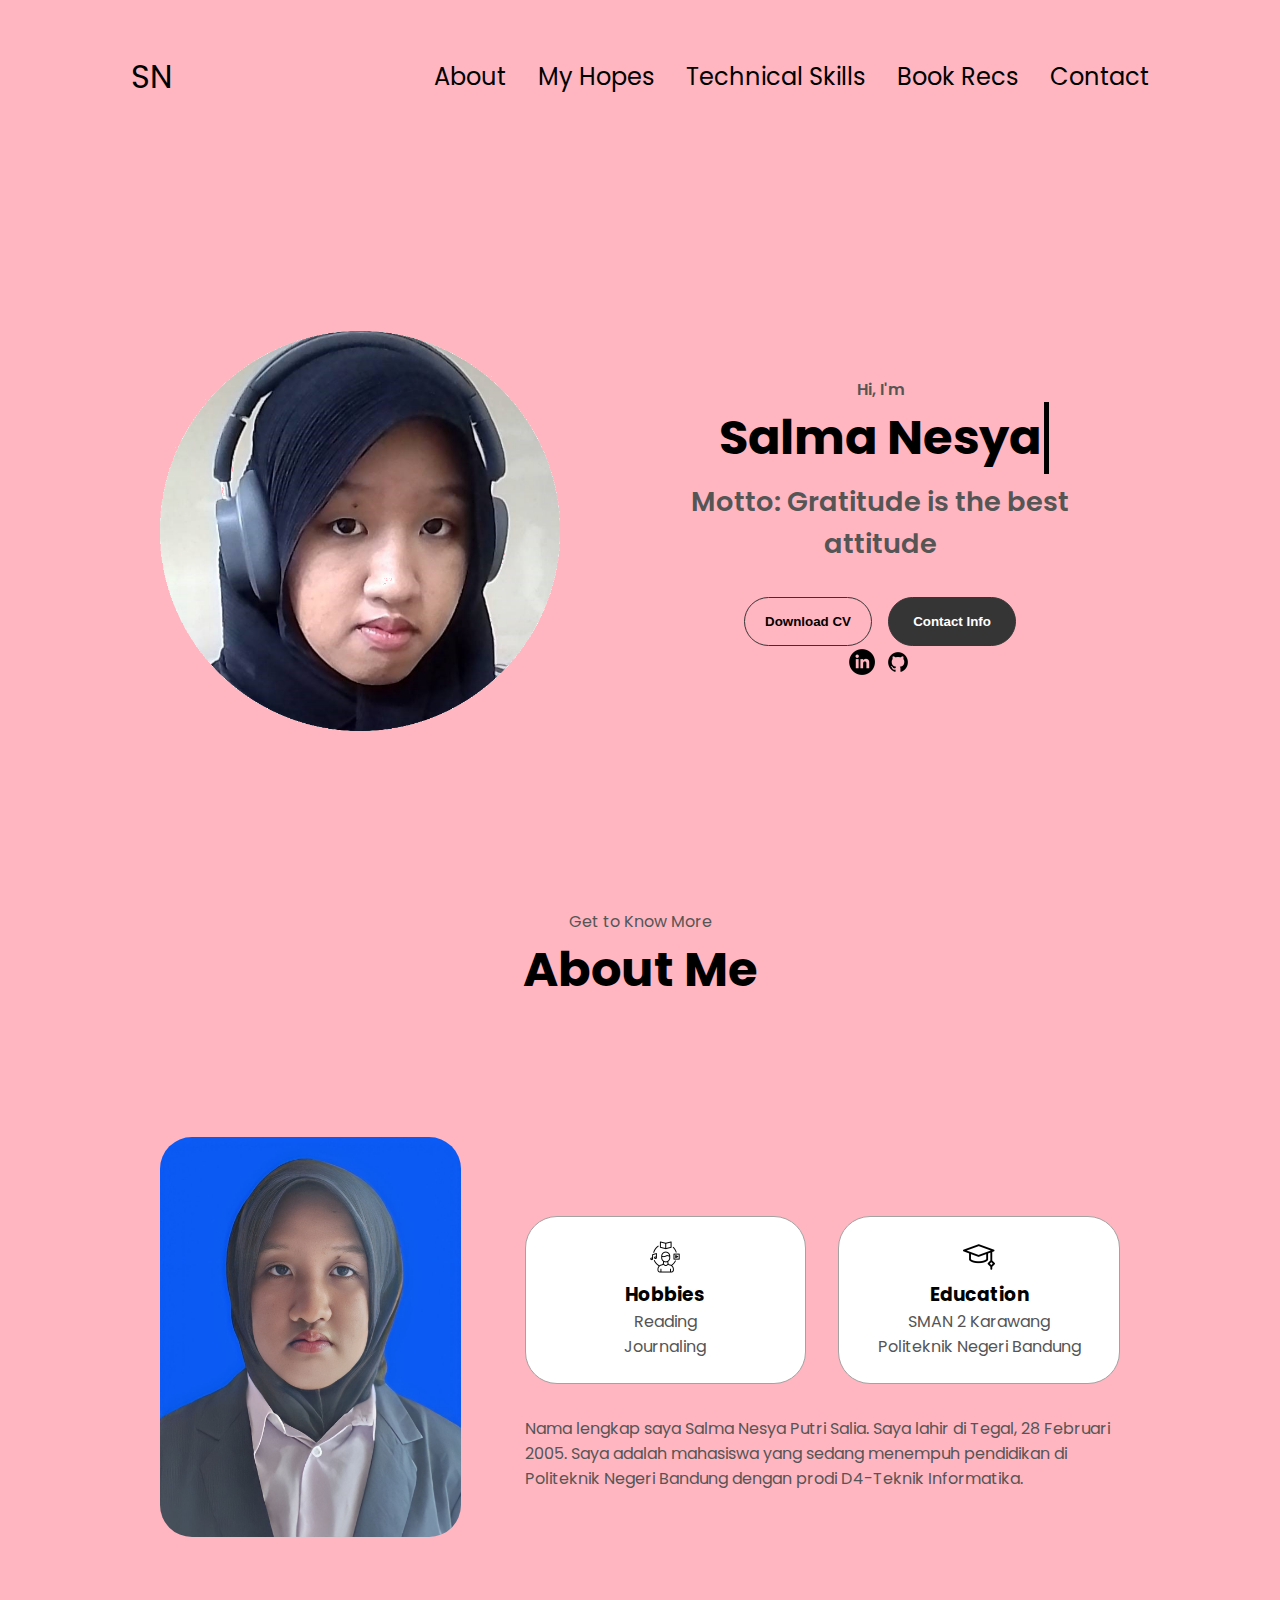
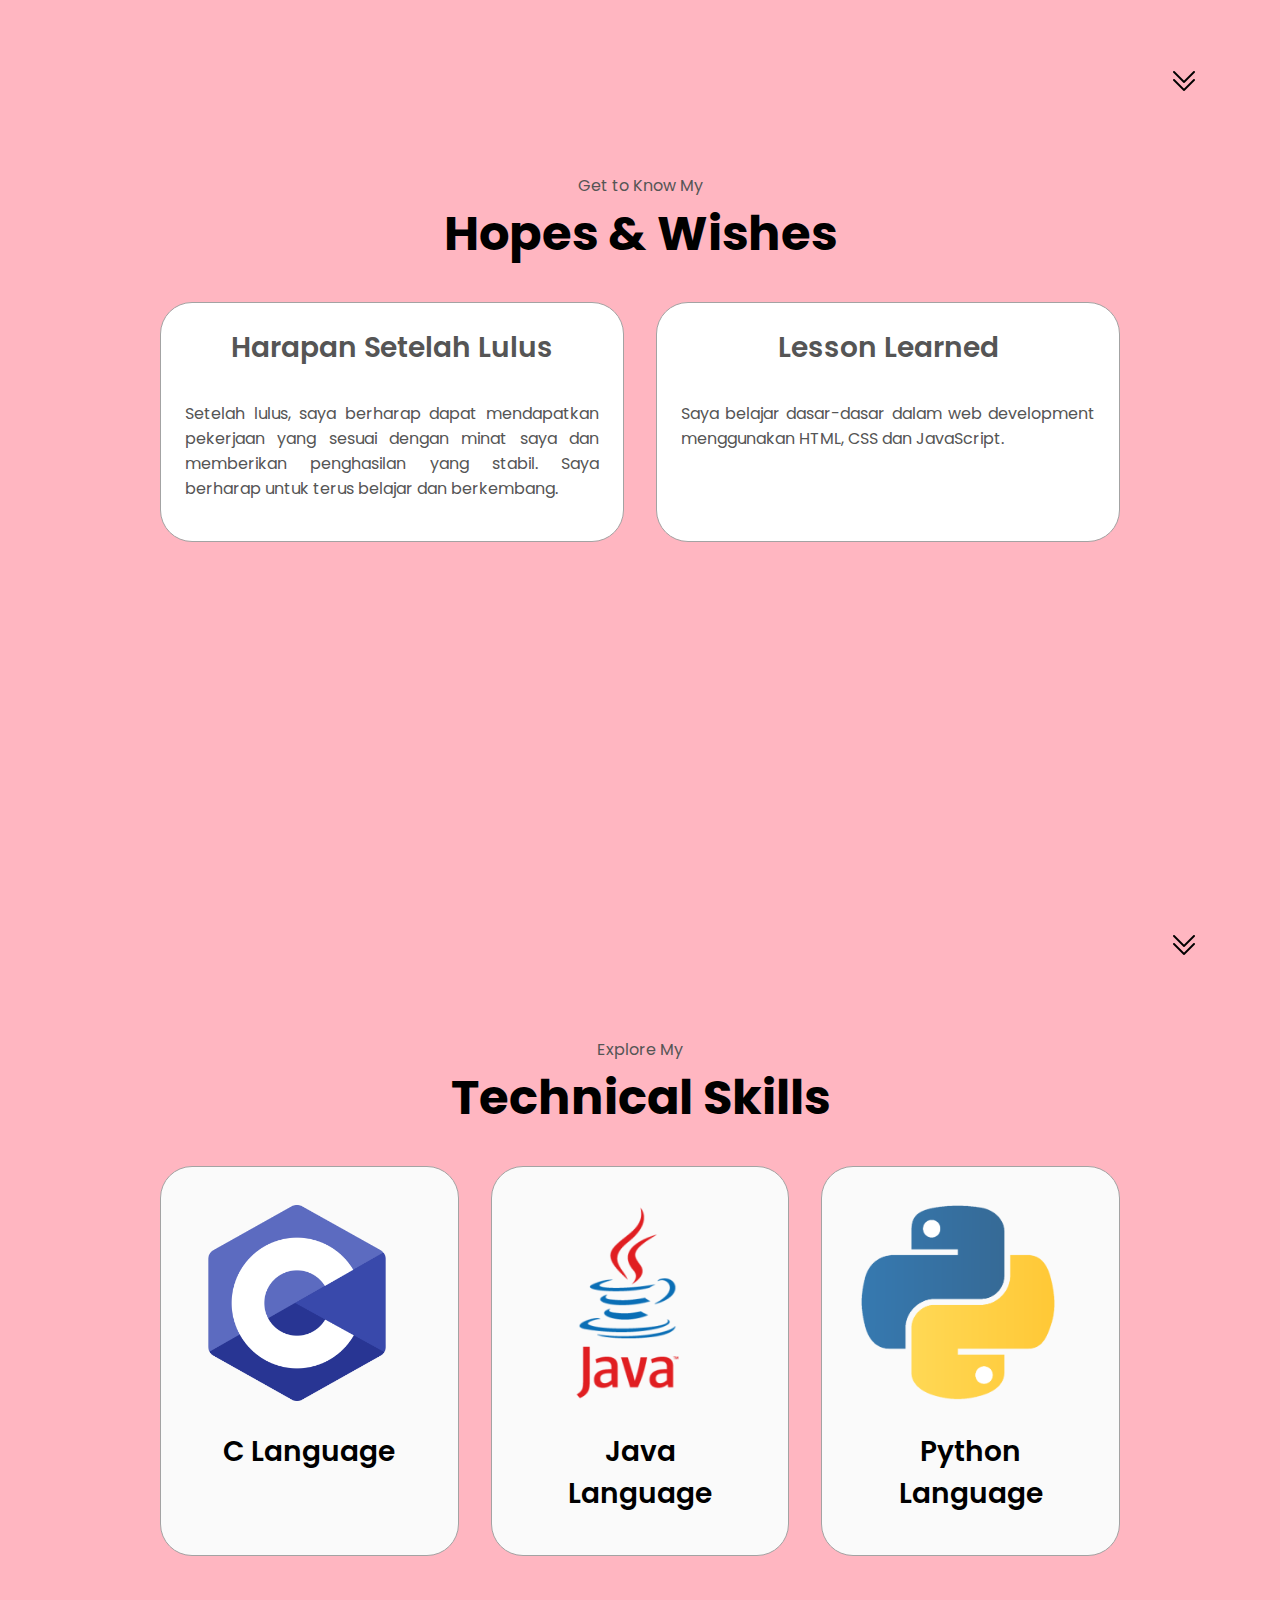
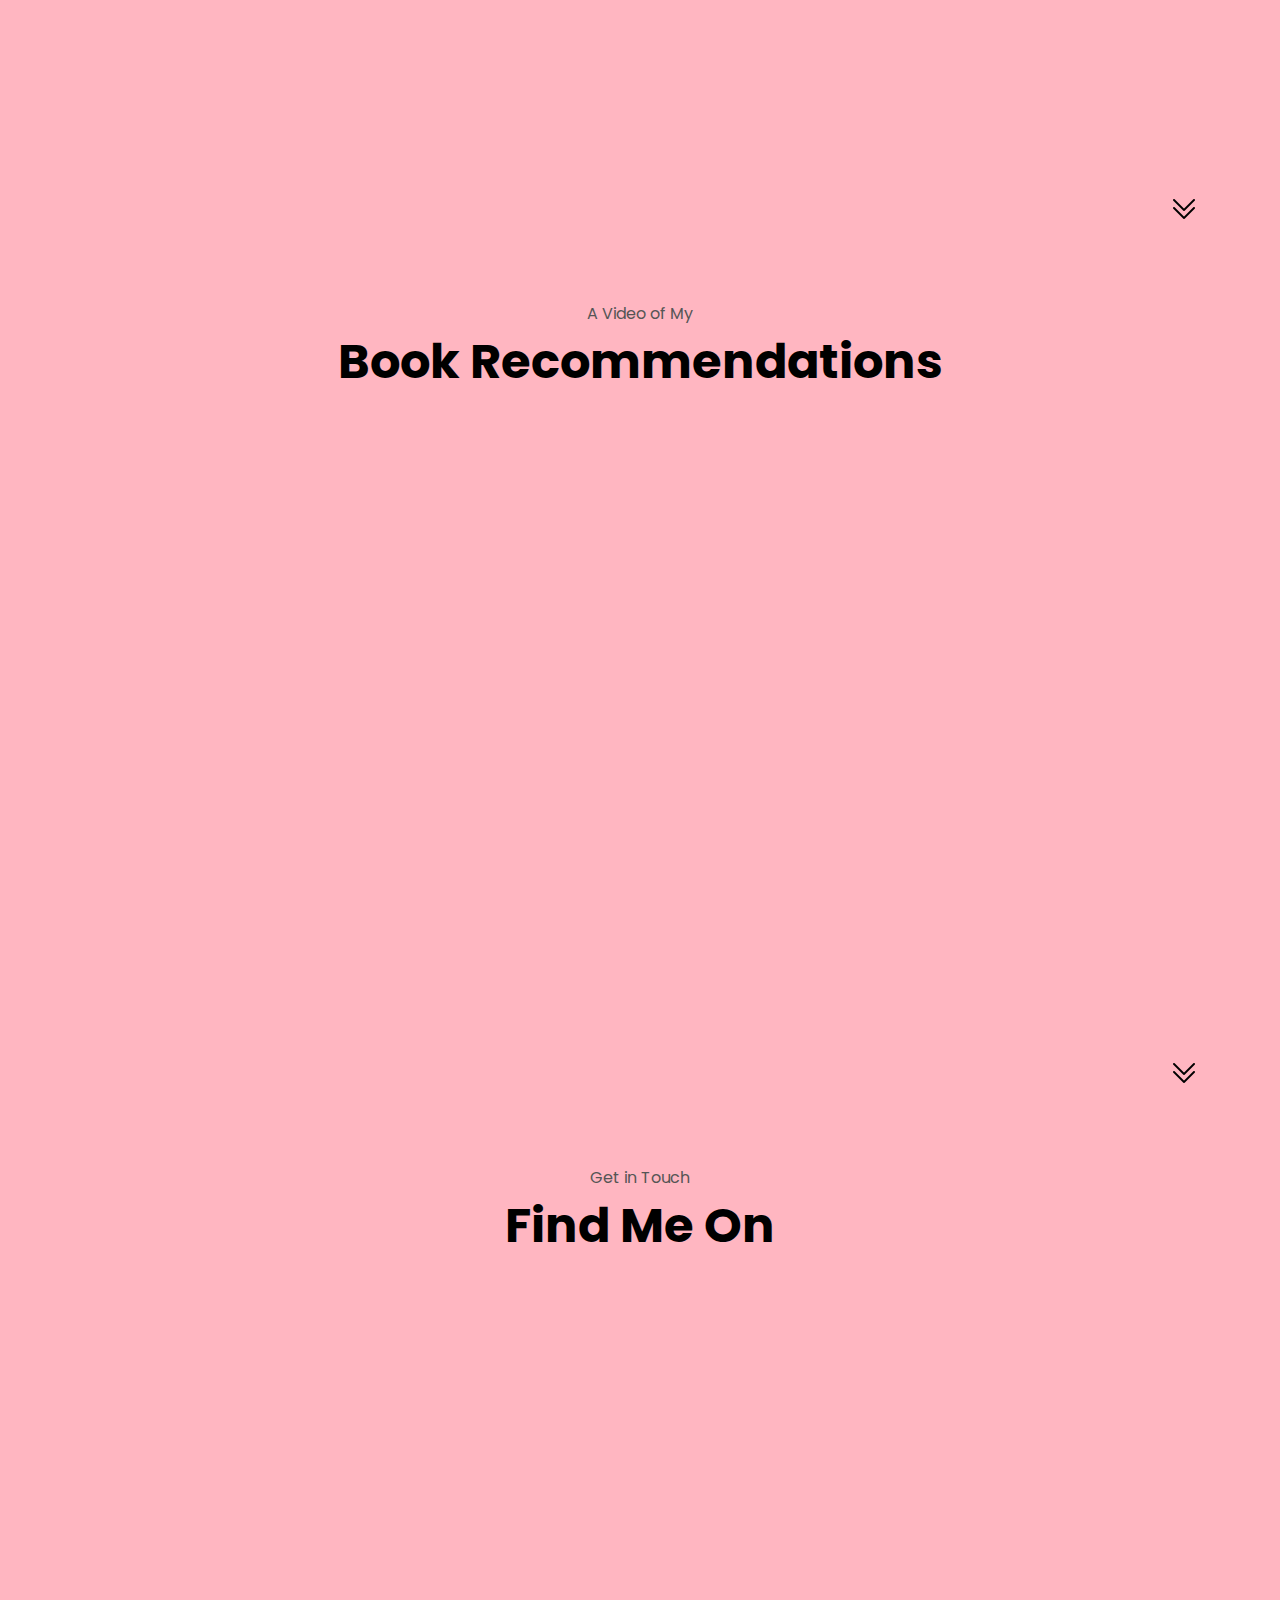
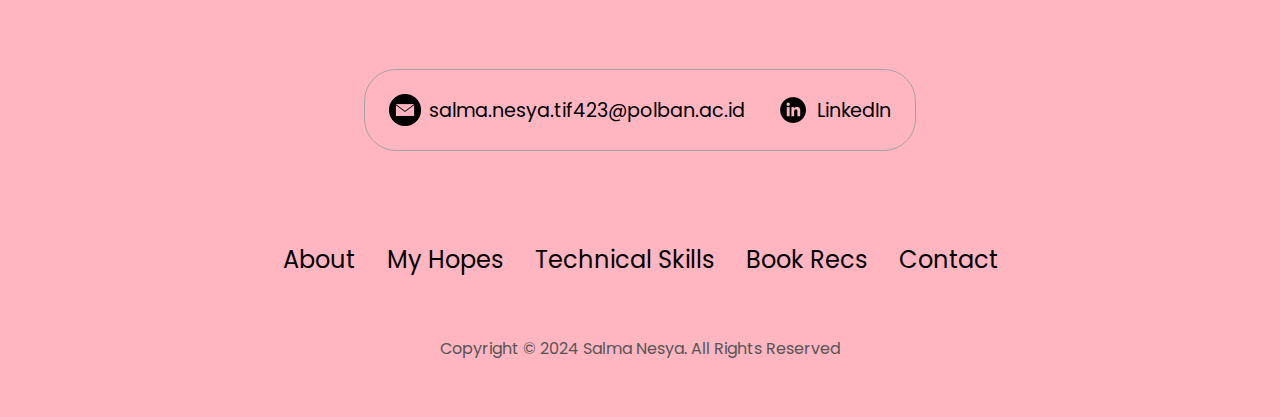
==== index.html @ 900bebb3 "Add files via upload" ====
<!DOCTYPE html>
<html lang="en">
<head>
    <meta charset="UTF-8">
    <meta http-equiv="X-UA-Compatible" content="IE=edge">
    <meta name="viewport" content="width=device-width, initial-scale=1.0">
    <title>My Bio</title>
    <link rel="stylesheet" href="css/style.css">
    <link rel="stylesheet" href="css/mediaqueries.css">
</head>
<body>
    <nav id="desktop-nav">
        <div class="logo">SN</div>
        <div>
            <ul class="nav-links">
                <li><a href="#about">About</a></li>
                <li><a href="#myhopes">My Hopes</a></li>
                <li><a href="#technicalskills">Technical Skills</a></li>
                <li><a href="#bookrecs">Book Recs</a></li>
                <li><a href="#contact">Contact</a></li>
            </ul>
        </div>
    </nav>
    <nav id="hamburger-nav">
        <div class="logo">SN</div>
        <div class="hamburger-menu">
            <div class="hamburger-icon" onclick="toggleMenu()">
                <span></span>
                <span></span>
                <span></span>

            </div>
            <div class="menu-links">
                <li><a href="#about" onclick="toggleMenu()">About</a></li>
                <li><a href="#myhopes" onclick="toggleMenu()">My Hopes</a></li>
                <li><a href="#technicalskills" onclick="toggleMenu()">Technical Skills</a></li>
                <li><a href="#bookrecs" onclick="toggleMenu()">Book Recs</a></li>
                <li><a href="#contact" onclick="toggleMenu()">Contact</a></li>
            </div>
        </div>
    </nav>
    <section id="profile">
        <div class="section__pic-container">
            <img src="./image/circleme-modified.png" alt = "Nesya's profile">
        </div>
        <div class="section__text">
            <p class="section__text__p1">Hi, I'm</p>
            <div class="title-container">
            <h1 class="title-type">Salma Nesya</h1>
            </div>
            <p class="section__text__p2">Motto: Gratitude is the best attitude</p>
            <div class="btn-container">
                <button 
                class="btn btn-color-2" 
                onClick="window.open('./asset/template.pdf')"
            >Download CV
            </button>
            <button 
            class="btn btn-color-1" 
            onClick="location.href='./#contact'"
            >Contact Info
            </button>
            </div>
            <div id="socials-container">
                <img src="./image/linkedin.png" alt="My Linkedin profile"
                class="icon" onclick="location.href='https://www.linkedin.com/in/raineinmay-undefined-9454992a7/'">
                <img src="./image/github.png" alt="My GitHub profile"
                class="icon" onclick="location.href='https://github.com/sslmnsy'">
            </div>
        </div>
    </section>
    <section id="about">
        <p class="section__text__p1">Get to Know More</p>
        <h1 class="title">About Me</h1>
        <div class="section-container">
            <div class="section__pic-container">
                <img src="./image/salma.jpg" alt="Gambar profil" class="about-pic">
            </div>
            <div class="about-details-container">
                <div class="about-containers">
                    <div class="details-container">
                        <img src="./image/hobbies.png" alt="Hobbies icon" class="icon">
                        <h3>Hobbies</h3>
                        <p>Reading <br>Journaling</p> 
                    </div>
                    <div class="details-container">
                        <img src="./image/graduation-cap.png" alt="Education icon" class="icon">
                        <h3>Education</h3>
                        <p>SMAN 2 Karawang <br> Politeknik Negeri Bandung</p>
                    </div>
                    
                </div>
                <div class="text-container">
                    <p>
                    Nama lengkap saya Salma Nesya Putri Salia. Saya lahir di Tegal, 28 Februari 2005. Saya adalah mahasiswa yang sedang menempuh pendidikan di Politeknik Negeri Bandung 
                    dengan prodi D4-Teknik Informatika.
                    </p>
                </div>
            </div>
            
        </div>
        <img src="./image/down-arrow.png" alt="Arrow Icon" class="icon arrow"
        onclick="location.href='./#myhopes'">
    </section>
    <section id="myhopes">
        <p class="section__text__p1">Get to Know My</p>
        <h1 class="title">Hopes & Wishes</h1>
        <div class="myhopes-details-container">
            <div class="about-containers">
                <div class="details-container">
                    <h2 class="myhopes-sub-title">Harapan Setelah Lulus</h2>
                    <div class="article-container">
                        <article>
                            <p>
                                Setelah lulus, saya berharap dapat mendapatkan pekerjaan 
                                yang sesuai dengan minat saya dan memberikan penghasilan yang stabil.
                                Saya berharap untuk terus belajar dan berkembang.
                            </p>
                        </article>
                    </div>
                </div>
                <div class="details-container">
                    <h2 class="myhopes-sub-title">Lesson Learned</h2>
                    <div class="article-container">
                        <article>
                            <p>
                                Saya belajar dasar-dasar dalam web development menggunakan HTML, CSS dan JavaScript. 

                            </p>
                        </article>
                    </div>
                </div>
            </div>
        </div>
        <img src="./image/down-arrow.png" alt="Arrow Icon" class="icon arrow"
        onclick="location.href='./#technicalskills'">
    </section>
    <section id="technicalskills">
        <p class="section__text__p1">Explore My</p>
        <h1 class="title">Technical Skills</h1>
        <div class="myhopes-details-container">
            <div class="about-containers">
            <div class="details-container color-container">
                <div class="article-container">
                    <img src="./image/clang.png" alt="C language" class="project-img">
                </div>
                <h2 class="myhopes-sub-title project-title">C Language</h2>
            </div>
            <div class="details-container color-container">
                <div class="article-container">
                    <img src="./image/java.png" alt="Java" class="project-img">
                </div>
                <h2 class="myhopes-sub-title project-title">Java Language</h2>
            </div>
            <div class="details-container color-container">
                <div class="article-container">
                    <img src="./image/python.png" alt="Python language" class="project-img">
                </div>
                <h2 class="myhopes-sub-title project-title">Python Language</h2>
            </div>
        </div>
        <img src="./image/down-arrow.png" alt="Arrow Icon" class="icon arrow"
        onclick="location.href='./#bookrecs'">
    </section>
    <section id="bookrecs">
        <p class="section__text__p1">A Video of My</p>
        <h1 class="title">Book Recommendations</h1>
        <iframe width="560" height="315" src="https://www.youtube.com/embed/GtHC5bc3DjM?si=84G8k9zeDVA7hoL_" 
        title="YouTube video player" 
        frameborder="0" 
        allow="accelerometer; autoplay; clipboard-write; encrypted-media; gyroscope; picture-in-picture; web-share" allowfullscreen>
        </iframe>
        <img src="./image/down-arrow.png" alt="Arrow Icon" class="icon arrow"
        onclick="location.href='./#contact'">
    </section>
    <section id="contact">
        <p class="section__text__p1">Get in Touch</p>
        <h1 class="title">Find Me On</h1>
        <iframe src="https://www.google.com/maps/embed?pb=!1m18!1m12!1m3!1d3961.153471393461!2d107.56926638885494!3d-6.872207399999996!2m3!1f0!2f0!3f0!3m2!1i1024!2i768!4f13.1!3m3!1m2!1s0x2e68e420abc30acf%3A0x10569255865460a5!2sPoliteknik%20Negeri%20Bandung!5e0!3m2!1sen!2sid!4v1709216775980!5m2!1sen!2sid" width="400" height="300" style="border:0;" allowfullscreen="" loading="lazy" referrerpolicy="no-referrer-when-downgrade"></iframe>
        <br><br><br>
        <div class="contact-info-upper-container">
            <div class="contact-info-container">
            <img src="./image/email.png" alt="Email icon" class="icon contact-icon">
            <p><a href="mailto:salma.nesya.tif423@polban.ac.id">salma.nesya.tif423@polban.ac.id</a></p>
        </div>
        <div class="contact-info-container">
            <img src="./image/linkedin.png" alt="Linkedin icon" class="icon contact-icon">
            <p><a href="https://www.linkedin.com/in/raineinmay-undefined-9454992a7/">LinkedIn</a></p>
        </div>
    </div>
    </section>
    <footer>
        <nav>
            <div class="nav-links-container">
                <ul class="nav-links">
                    <li><a href="#about">About</a></li>
                    <li><a href="#myhopes">My Hopes</a></li>
                    <li><a href="#technicalskills">Technical Skills</a></li>
                    <li><a href="#bookrecs">Book Recs</a></li>
                    <li><a href="#contact">Contact</a></li>
                </ul>
            </div>
        </nav>
        <p>Copyright &#169; 2024 Salma Nesya. All Rights Reserved</p>
    </footer>
    <script src="js/main.js"></script>
</body>
</html>
---- css/style.css ----
/* General */

@import url('https://fonts.googleapis.com/css2?family=Poppins:wght@300;400;500;600&display=swap');

* {
  margin: 0;
  padding: 0;
}

body {
  font-family: "Poppins", sans-serif;
  background-color: lightpink;
}

html {
  scroll-behavior: smooth;
}

p {
  color: rgb(85, 85, 85);
}

/* Transition */
a, 
.btn{
  transition: all 300ms ease;
}

/* DESKTOP NAV */
nav, 
.nav-links{
  display: flex;
}

nav {
  justify-content: space-around;
  align-items: center;
  height: 17vh;
  
}

.nav-links{
  gap: 2rem;
  list-style: none;
  font-size: 1.5rem;
}

a {
  color: black;
  text-decoration: none;
  text-decoration-color: white;
}

a:hover{
  color: grey;
  text-decoration: underline;
  text-underline-offset: 1rem;
  text-decoration-color: rgb(181, 181, 181);
}

.logo{
  font-size: 2rem;

}

.logo:hover{
  cursor: default;
}

/* Hamburger Menu */
#hamburger-nav{
  display: none;
}

.hamburger-menu{
  position: relative;
  display: inline-block;
}

.hamburger-icon{
  display: flex;
  flex-direction: column;
  justify-content: space-between;
  height: 24px;
  width: 30px;
  cursor: pointer;
}

.hamburger-icon span{
  width: 100%;
  height: 2px;
  background-color: black;
  transition: all 0.3s ease-in-out;
}

.menu-links{
  position: absolute;
  top: 100%;
  right: 0;
  background-color: white;
  width: fit-content;
  max-height: 0;
  overflow: hidden;
  transition: all 0.3s ease-in-out;
}

.menu-links a{
  display: block;
  padding: 10px;
  text-align: center;
  font-size: 1.5rem;
  color: black;
  text-decoration: none;
  transition: all 0.3s ease-in-out;
}

.menu-links li{
  list-style: none;
}

.menu-links.open{
  max-height: 400px;
}

.hamburger-icon.open span:first-child{
  transform: rotate(45deg) translate(10px, 5px);
}

.hamburger-icon.open span:nth-child(2){
  opacity: 0;
}

.hamburger-icon.open span:last-child{
  transform: rotate(-45deg) translate(10px, -5px);
}

.hamburger-icon span:first-child{
  transform: none;
}

.hamburger-icon span:first-child{
  opacity: 1;
}

.hamburger-icon span:first-child{
  transform: none;
}

/* Sections*/

section {
  padding-top: 4vh;
  height: 96vh;
  margin: 0 10rem;
  box-sizing: border-box;
  min-height: fit-content;
}

.section-container{
  display: flex;
}

/* Profile Section*/

#profile{
  display: flex;
  justify-content: center;
  gap: 5rem;
  height: 80vh;
}

.section__pic-container{
  display: flex;
  height: 400px;
  width: 400px;
  margin: auto 0;
}

.section__text{
  align-self: center;
  text-align: center;
}

.section__text p{
  font-weight: 600;
}

.section__text__p1{
  text-align: center;
}

.section__text__p2{
  font-size: 1.7rem;
  margin-bottom: 2rem;
}

.title{
  font-size: 3rem;
  text-align: center;
}

.title-container{
  display: inline-block;
}

.title-type{
  font-size: 3rem;
  text-align: 10px;
  border-right: 5px solid;
  width: 100%;
  white-space: nowrap;
  overflow: hidden;
  animation:
    typing 2s steps(18),
    cursor .4s step-end infinite alternate;
  
}

/*cursor blinking*/
@keyframes cursor{
  50%{ border-color: transparent}
}

/*typing effect*/
@keyframes typing{
  from{width: 0}
}

#social-container{
  display: flex;
  justify-content: center;
  margin-top: 1rem;
  gap: 1rem;
}

/* ICON */

.icon{
  cursor: pointer;
  height: 2rem;
}

/* BUTTONS */

.btn-container{
  display: flex;
  justify-content: center;
  gap: 1rem;
}

.btn{
  font-weight: 600;
  transition: all 300ms ease;
  padding: 1rem;
  width: 8rem;
  border-radius: 2rem;
}

.btn-color-1, 
.btn-color-2{
  border: rgb(53, 53, 53) 0.1rem solid;
}

.btn-color-1:hover, 
.btn-color-2:hover{
  cursor:pointer;
}

.btn-color-1, 
.btn-color-2:hover{
  background: rgb(53,53,53);
  color: white;
}

.btn-color-1:hover{
  background: rgb(0, 0, 0);
}

.btn-color-2{
  background: none;
}

.btn-color-2:hover{
  border: rgb(255, 255, 255) 0.1rem solid;
}

.btn-container{
  gap: 1rem;
}

/* ABOUT SECTION */

#about {
  position: relative;
}

.about-containers{
  gap: 2rem;
  margin-bottom: 2rem;
  margin-top: 2rem;
}

.about-details-container{
  justify-content: center;
  flex-direction: column;
}

.about-containers, 
.about-details-container{
  display: flex;
}

.about-pic{
  border-radius: 2rem;
}

.arrow{
  position: absolute;
  right: -5rem;
  bottom: 2.5rem;
}

.details-container{
  padding: 1.5rem;
  flex: 1;
  background: white;
  border-radius: 2rem;
  border: rgb(53, 53, 53) 0.1rem solid;
  border-color: rgb(163, 163, 163);
  text-align: center; 
}

.section-container{
  gap: 4rem;
  height: 80%;
}

.section__pic-container{
  height: 400px;
  width: 400px;
  margin: auto 0;
}

/*MY HOPES SECTION*/

#myhopes{
  position: relative;
}

.myhopes-sub-title{
  color:rgb(85, 85, 85);
  font-weight: 600;
  font-size: 1.75rem;
  margin-bottom: 2rem;
}

.myhopes-details-container{
  display: flex;
  justify-content: center;
  flex-direction: column;
}

.article-container{
  display: flex;
  text-align: justify;
  flex-wrap: wrap;
  flex-direction: row;
  gap: 2.5rem;
  justify-content: flex-start;
}

article{
  display: block;
  width: 100%;
  margin-bottom: 1rem;
  
}

/* TECHNICAL SKILLS SECTION */
#technicalskills{
  position: relative;
}

#bookrecs{
  position: relative;
}

.color-container{
  border-color: rgb(163, 163, 163);
  background: rgb(250, 250, 250);
}

.project-img{
  border-radius: 2rem;
  width: 90%;
  height: 90%;
}

.project-title{
  margin: 1rem;
  color: black;
}

/* IFRAME */
iframe{
  display: block;
  margin: auto;
}

/*CONTACT*/
#contact{
  display:flex;
  justify-content: center;
  flex-direction: column;
  height: 70vh;
}

.contact-info-upper-container{
  display: flex;
  justify-content: center;
  border-radius: 2rem;
  border: rgb(53, 53, 53) 0.1rem solid;
  border-color: rgb(163, 163, 163);
  background:(250, 250, 250);
  margin: 2rem auto;
  padding: 0.5rem;
}

.contact-info-container{
  display: flex;
  align-items: center;
  justify-content: center;
  gap: 0.5rem;
  margin: 1rem;
}

.contact-info-container p{
  font-size: larger;
}

.contact-icon{
  cursor: default;
}

/* FOOTER SECTION */
footer{
  height: 26vh;
  margin: 0 1rem;
}

footer p{
  text-align: center;
}
---- css/mediaqueries.css ----
@media screen and (max-width: 1200px){
    #desktop-nav{
        display: none;
    }
    #hamburger-nav{
        display: flex;
    }
}
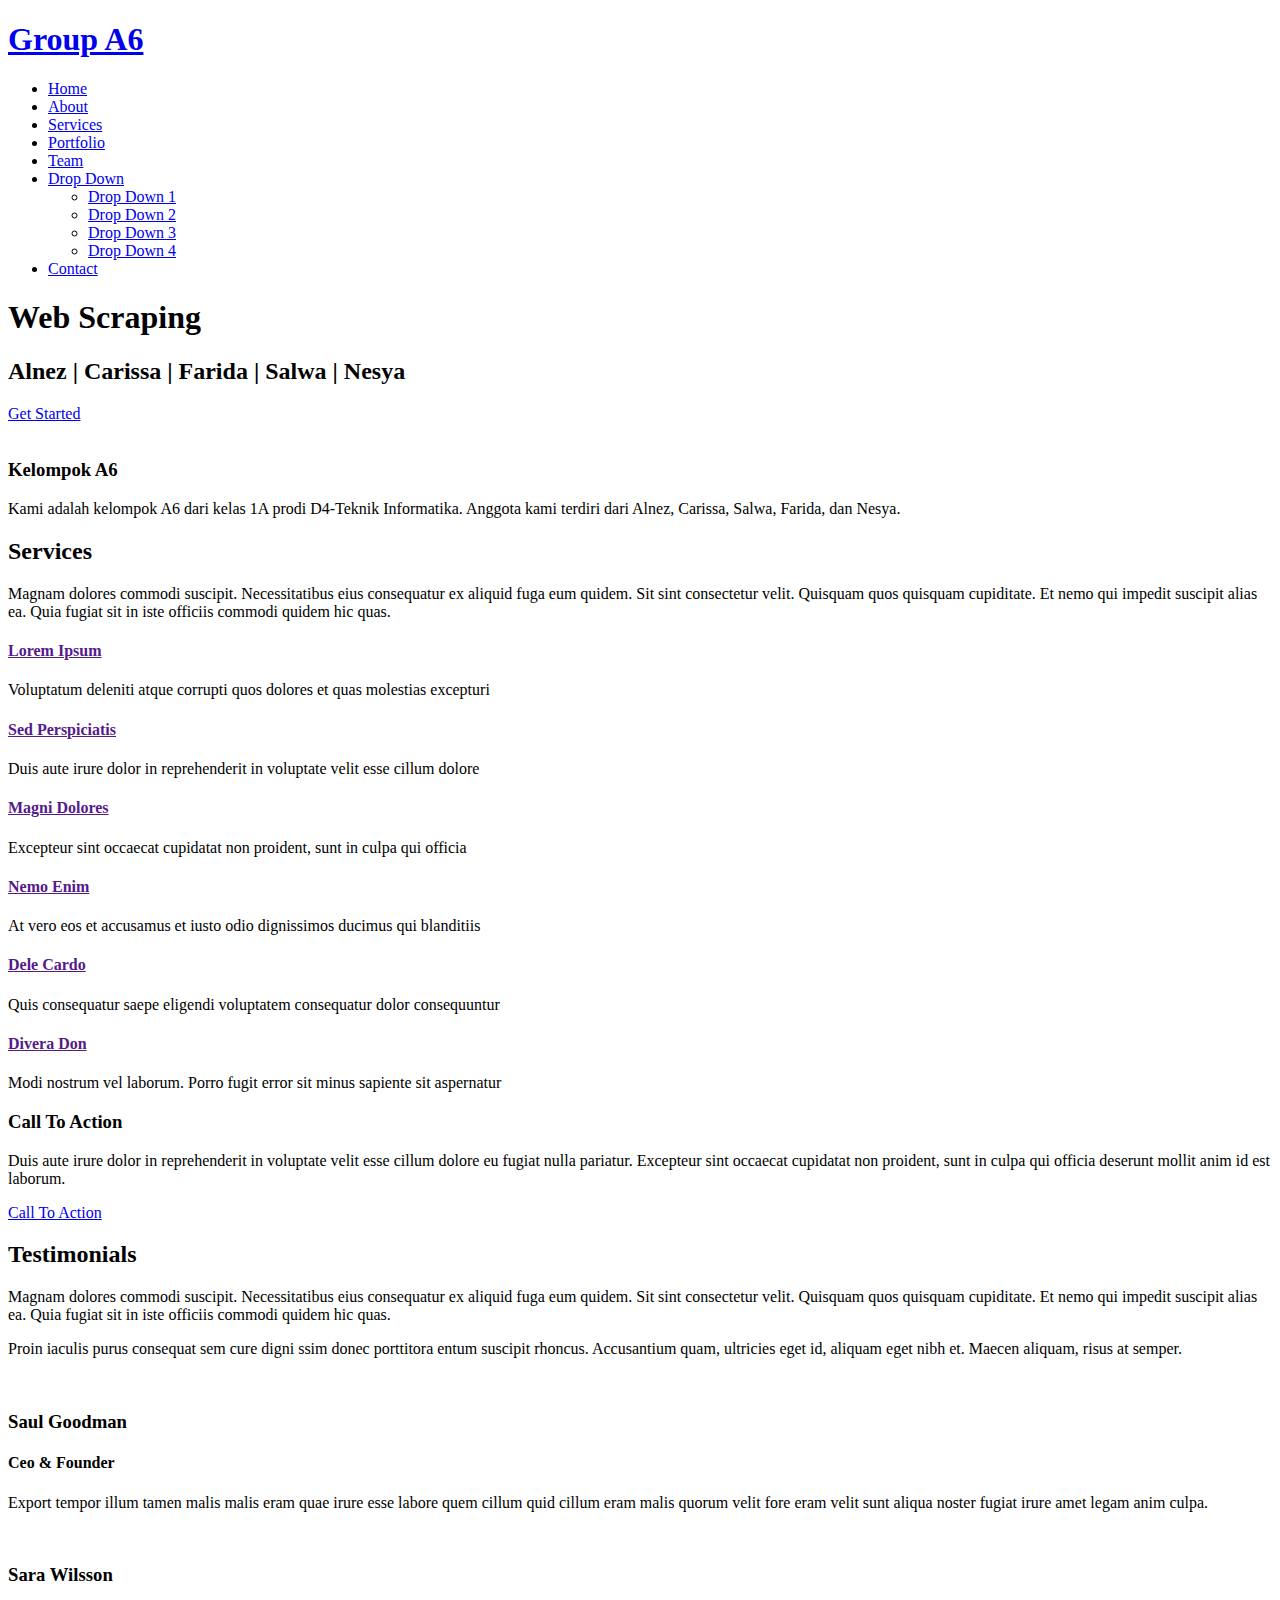
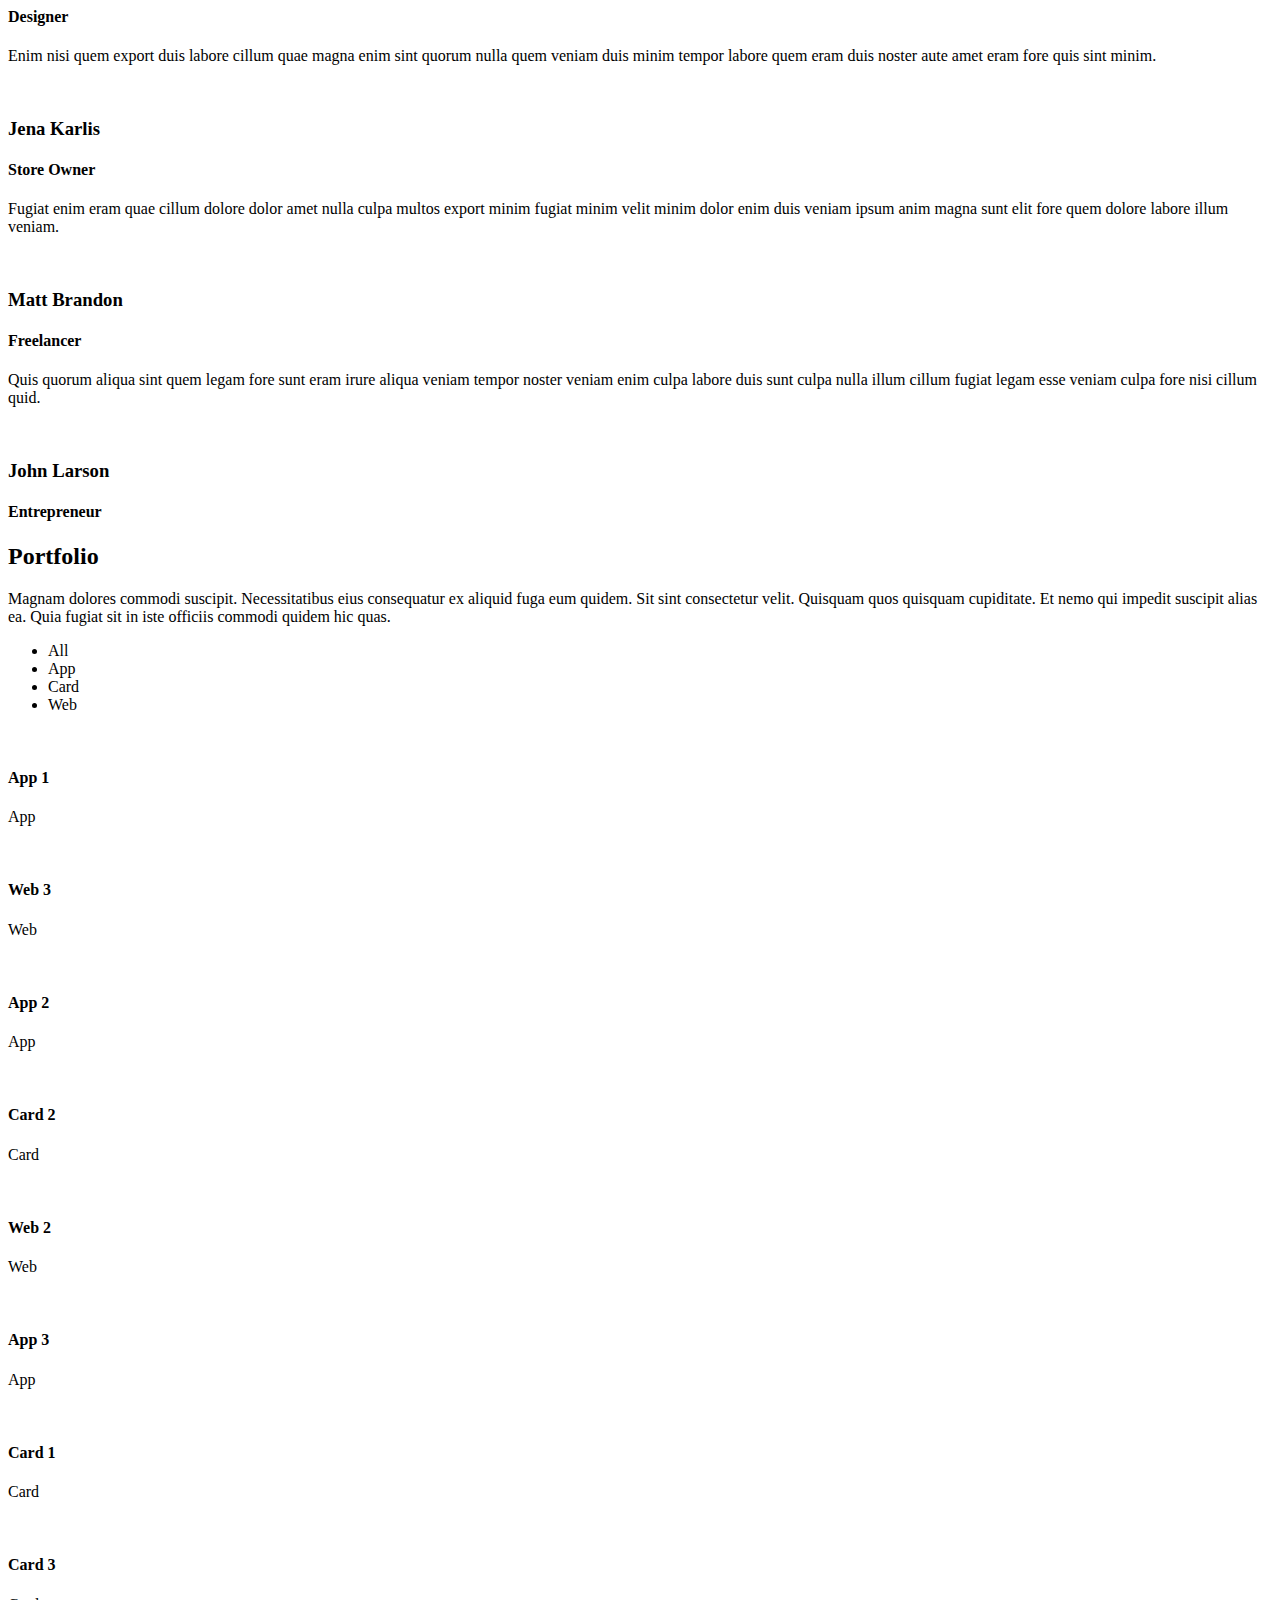
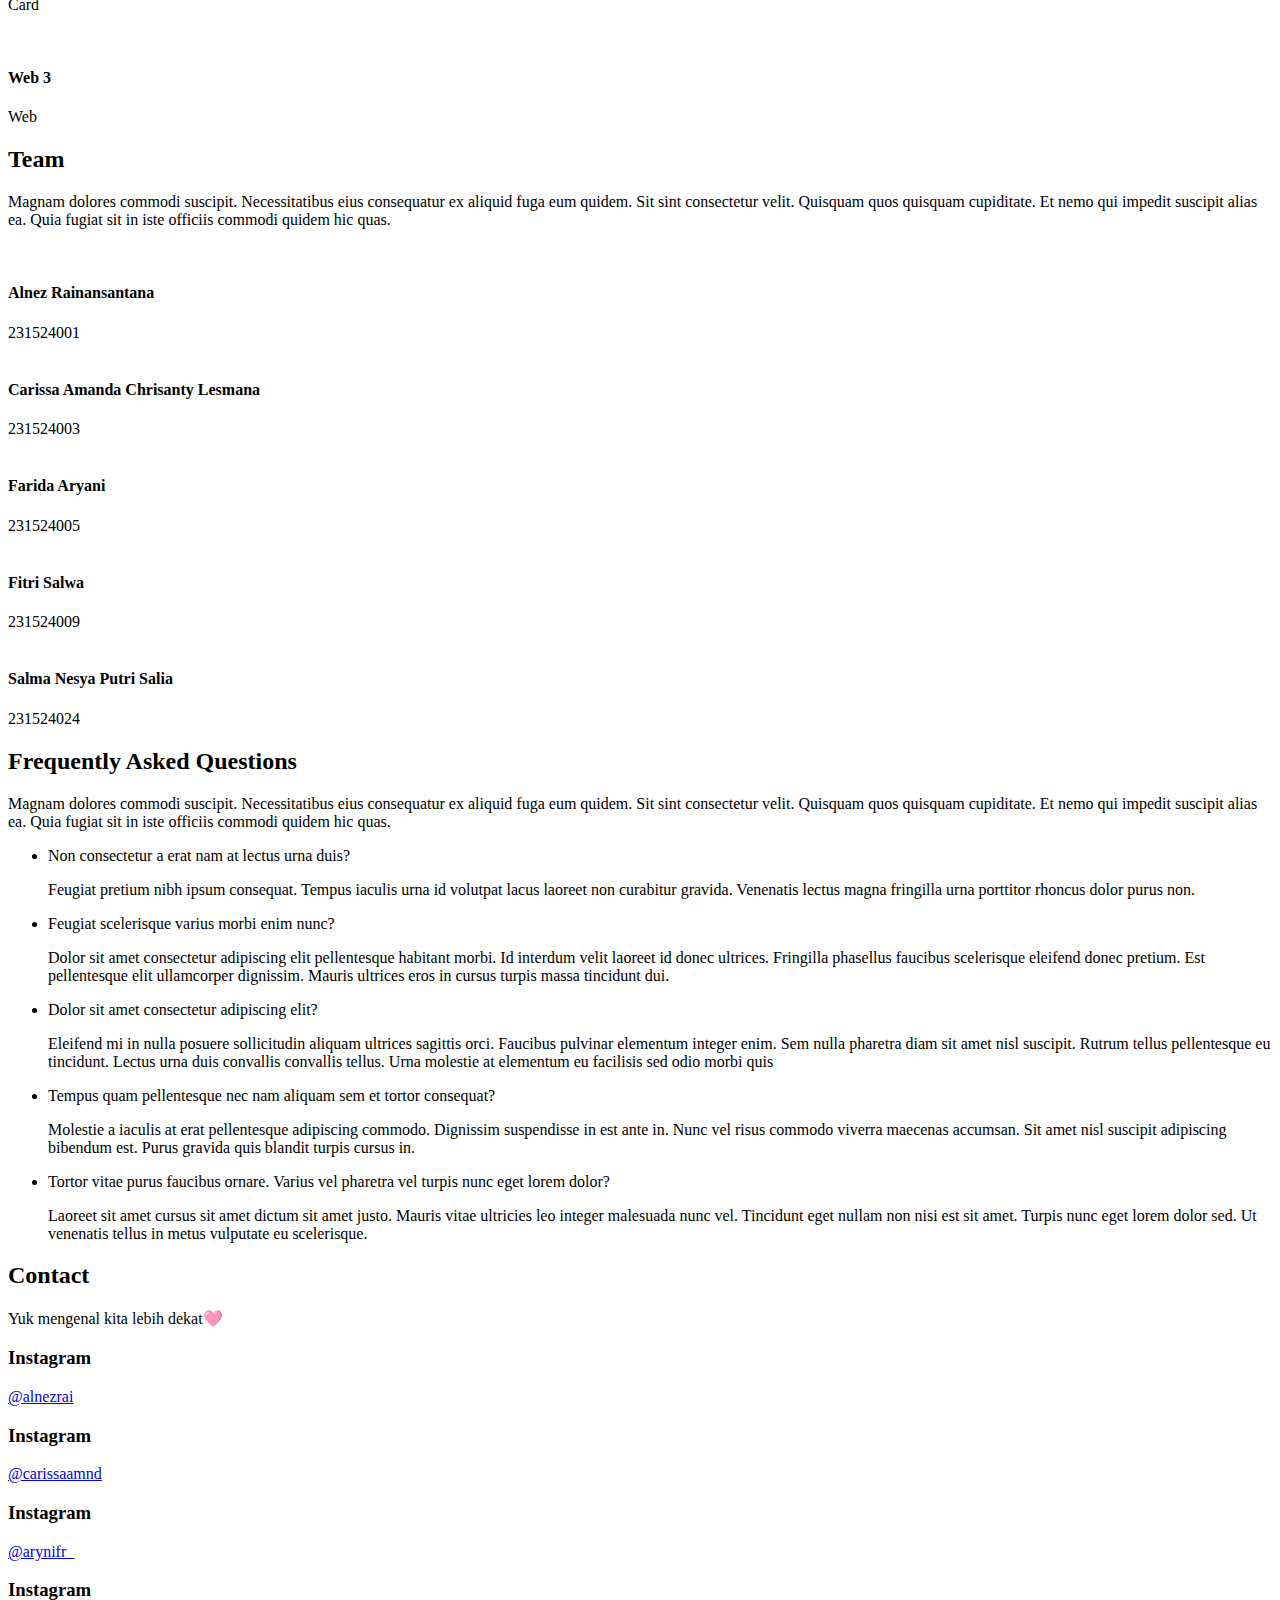
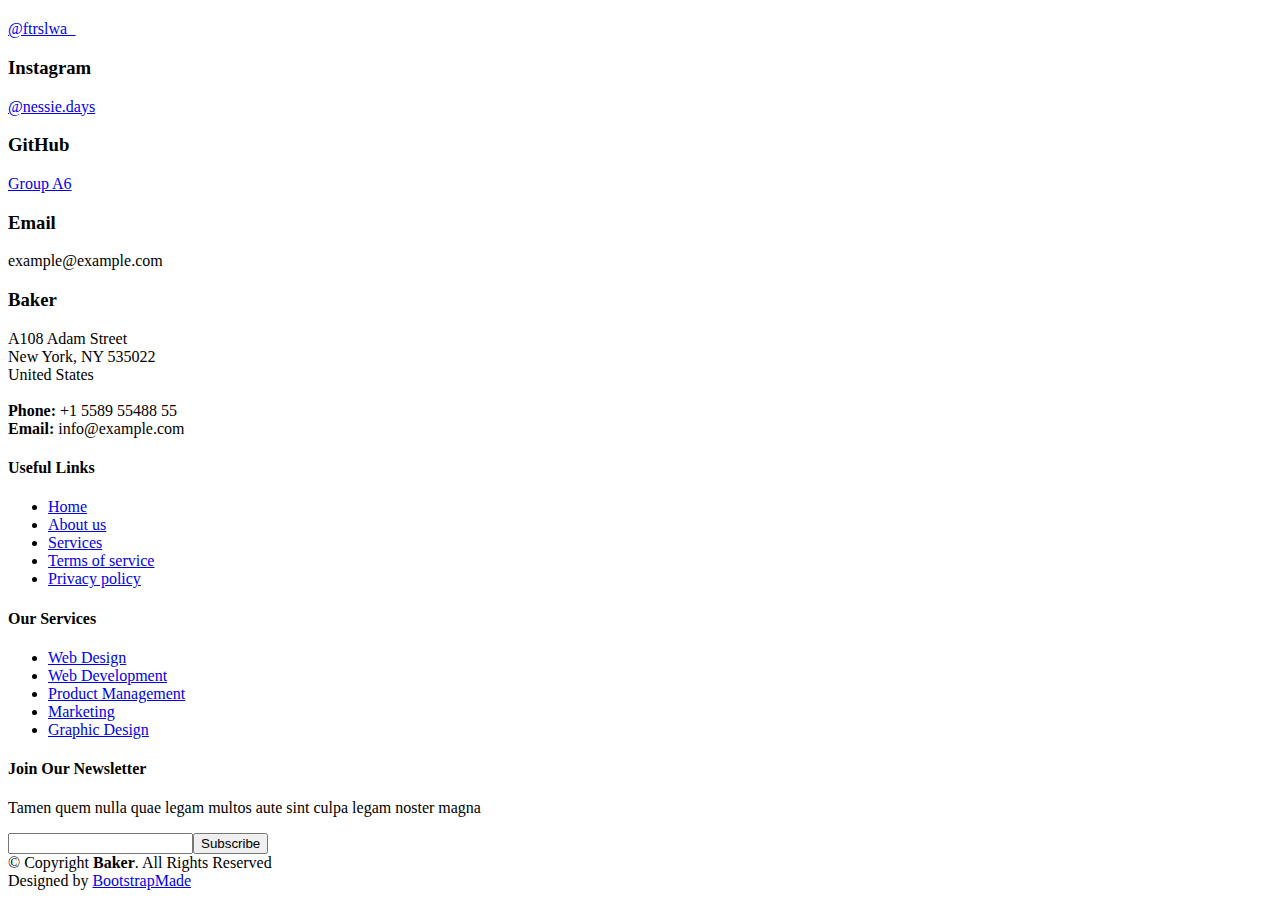
==== commit 4a12bfc1: "Update index.html" ====
--- a/index.html
+++ b/index.html
@@ -1,208 +1,748 @@
 <!DOCTYPE html>
 <html lang="en">
+
 <head>
-    <meta charset="UTF-8">
-    <meta http-equiv="X-UA-Compatible" content="IE=edge">
-    <meta name="viewport" content="width=device-width, initial-scale=1.0">
-    <title>My Bio</title>
-    <link rel="stylesheet" href="css/style.css">
-    <link rel="stylesheet" href="css/mediaqueries.css">
+  <meta charset="utf-8">
+  <meta content="width=device-width, initial-scale=1.0" name="viewport">
+
+  <title>Baker Bootstrap Template - Index</title>
+  <meta content="" name="description">
+  <meta content="" name="keywords">
+
+  <!-- Favicons -->
+  <link href="assets/img/favicon.png" rel="icon">
+  <link href="assets/img/apple-touch-icon.png" rel="apple-touch-icon">
+
+  <!-- Google Fonts -->
+  <link href="https://fonts.googleapis.com/css?family=Open+Sans:300,300i,400,400i,600,600i,700,700i|Raleway:300,300i,400,400i,500,500i,600,600i,700,700i|Poppins:300,300i,400,400i,500,500i,600,600i,700,700i" rel="stylesheet">
+
+  <!-- Vendor CSS Files -->
+  <link href="assets/vendor/bootstrap/css/bootstrap.min.css" rel="stylesheet">
+  <link href="assets/vendor/bootstrap-icons/bootstrap-icons.css" rel="stylesheet">
+  <link href="assets/vendor/boxicons/css/boxicons.min.css" rel="stylesheet">
+  <link href="assets/vendor/glightbox/css/glightbox.min.css" rel="stylesheet">
+  <link href="assets/vendor/swiper/swiper-bundle.min.css" rel="stylesheet">
+
+  <!-- Template Main CSS File -->
+  <link href="assets/css/style.css" rel="stylesheet">
+
+  <!-- =======================================================
+  * Template Name: Baker
+  * Template URL: https://bootstrapmade.com/baker-free-onepage-bootstrap-theme/
+  * Updated: Mar 17 2024 with Bootstrap v5.3.3
+  * Author: BootstrapMade.com
+  * License: https://bootstrapmade.com/license/
+  ======================================================== -->
 </head>
+
 <body>
-    <nav id="desktop-nav">
-        <div class="logo">SN</div>
-        <div>
-            <ul class="nav-links">
-                <li><a href="#about">About</a></li>
-                <li><a href="#myhopes">My Hopes</a></li>
-                <li><a href="#technicalskills">Technical Skills</a></li>
-                <li><a href="#bookrecs">Book Recs</a></li>
-                <li><a href="#contact">Contact</a></li>
+
+  <!-- ======= Header ======= -->
+  <header id="header" class="fixed-top header-transparent">
+    <div class="container d-flex align-items-center justify-content-between">
+
+      <h1 class="logo"><a href="index.html">Group A6</a></h1>
+      <!-- Uncomment below if you prefer to use an image logo -->
+      <!-- <a href="index.html" class="logo"><img src="assets/img/logo.png" alt="" class="img-fluid"></a>-->
+
+      <nav id="navbar" class="navbar">
+        <ul>
+          <li><a class="nav-link scrollto active" href="#hero">Home</a></li>
+          <li><a class="nav-link scrollto" href="#about">About</a></li>
+          <li><a class="nav-link scrollto" href="#services">Services</a></li>
+          <li><a class="nav-link scrollto " href="#portfolio">Portfolio</a></li>
+          <li><a class="nav-link scrollto" href="#team">Team</a></li>
+          <li class="dropdown"><a href="#"><span>Drop Down</span> <i class="bi bi-chevron-down"></i></a>
+            <ul>
+              <li><a href="#">Drop Down 1</a></li>
+              <li><a href="#">Drop Down 2</a></li>
+              <li><a href="#">Drop Down 3</a></li>
+              <li><a href="#">Drop Down 4</a></li>
             </ul>
-        </div>
-    </nav>
-    <nav id="hamburger-nav">
-        <div class="logo">SN</div>
-        <div class="hamburger-menu">
-            <div class="hamburger-icon" onclick="toggleMenu()">
-                <span></span>
-                <span></span>
-                <span></span>
-
-            </div>
-            <div class="menu-links">
-                <li><a href="#about" onclick="toggleMenu()">About</a></li>
-                <li><a href="#myhopes" onclick="toggleMenu()">My Hopes</a></li>
-                <li><a href="#technicalskills" onclick="toggleMenu()">Technical Skills</a></li>
-                <li><a href="#bookrecs" onclick="toggleMenu()">Book Recs</a></li>
-                <li><a href="#contact" onclick="toggleMenu()">Contact</a></li>
-            </div>
-        </div>
-    </nav>
-    <section id="profile">
-        <div class="section__pic-container">
-            <img src="./image/circleme-modified.png" alt = "Nesya's profile">
-        </div>
-        <div class="section__text">
-            <p class="section__text__p1">Hi, I'm</p>
-            <div class="title-container">
-            <h1 class="title-type">Salma Nesya</h1>
-            </div>
-            <p class="section__text__p2">Motto: Gratitude is the best attitude</p>
-            <div class="btn-container">
-                <button 
-                class="btn btn-color-2" 
-                onClick="window.open('./asset/template.pdf')"
-            >Download CV
-            </button>
-            <button 
-            class="btn btn-color-1" 
-            onClick="location.href='./#contact'"
-            >Contact Info
-            </button>
-            </div>
-            <div id="socials-container">
-                <img src="./image/linkedin.png" alt="My Linkedin profile"
-                class="icon" onclick="location.href='https://www.linkedin.com/in/raineinmay-undefined-9454992a7/'">
-                <img src="./image/github.png" alt="My GitHub profile"
-                class="icon" onclick="location.href='https://github.com/sslmnsy'">
-            </div>
-        </div>
-    </section>
-    <section id="about">
-        <p class="section__text__p1">Get to Know More</p>
-        <h1 class="title">About Me</h1>
-        <div class="section-container">
-            <div class="section__pic-container">
-                <img src="./image/salma.jpg" alt="Gambar profil" class="about-pic">
-            </div>
-            <div class="about-details-container">
-                <div class="about-containers">
-                    <div class="details-container">
-                        <img src="./image/hobbies.png" alt="Hobbies icon" class="icon">
-                        <h3>Hobbies</h3>
-                        <p>Reading <br>Journaling</p> 
-                    </div>
-                    <div class="details-container">
-                        <img src="./image/graduation-cap.png" alt="Education icon" class="icon">
-                        <h3>Education</h3>
-                        <p>SMAN 2 Karawang <br> Politeknik Negeri Bandung</p>
-                    </div>
-                    
+          </li>
+          <li><a class="nav-link scrollto" href="#contact">Contact</a></li>
+        </ul>
+        <i class="bi bi-list mobile-nav-toggle"></i>
+      </nav><!-- .navbar -->
+
+    </div>
+  </header><!-- End Header -->
+
+  <!-- ======= Hero Section ======= -->
+  <section id="hero" class="d-flex align-items-center justify-content-center">
+    <div class="container position-relative">
+      <h1>Web Scraping</h1>
+      <h2>Alnez | Carissa | Farida | Salwa | Nesya</h2>
+      <a href="#about" class="btn-get-started scrollto">Get Started</a>
+    </div>
+  </section><!-- End Hero -->
+
+  <main id="main">
+    
+
+    <!-- ======= About Section ======= -->
+    <section id="about" class="about">
+      <div class="container">
+
+        <div class="row">
+          <div class="col-lg-6">
+            <img src="assets/img/about.jpg" class="img-fluid" alt="">
+          </div>
+          <div class="col-lg-6 pt-4 pt-lg-0">
+            <h3>Kelompok A6 </h3>
+            <p>
+              Kami adalah kelompok A6 dari kelas 1A prodi D4-Teknik Informatika. Anggota kami terdiri dari Alnez, Carissa, Salwa, Farida, dan Nesya.
+            </p>
+              </div>
+            </div>
+          </div>
+        </div>
+
+      </div>
+    </section><!-- End About Section -->
+
+
+    <!-- ======= Services Section ======= -->
+    <section id="services" class="services">
+      <div class="container">
+
+        <div class="section-title">
+          <h2>Services</h2>
+          <p>Magnam dolores commodi suscipit. Necessitatibus eius consequatur ex aliquid fuga eum quidem. Sit sint consectetur velit. Quisquam quos quisquam cupiditate. Et nemo qui impedit suscipit alias ea. Quia fugiat sit in iste officiis commodi quidem hic quas.</p>
+        </div>
+
+        <div class="row">
+
+          <div class="col-lg-4 col-md-6 d-flex align-items-stretch" data-aos="zoom-in" data-aos-delay="100">
+            <div class="icon-box iconbox-blue">
+              <div class="icon">
+                <i class="bx bxl-dribbble"></i>
+              </div>
+              <h4><a href="">Lorem Ipsum</a></h4>
+              <p>Voluptatum deleniti atque corrupti quos dolores et quas molestias excepturi</p>
+            </div>
+          </div>
+
+          <div class="col-lg-4 col-md-6 d-flex align-items-stretch mt-4 mt-md-0" data-aos="zoom-in" data-aos-delay="200">
+            <div class="icon-box iconbox-orange ">
+              <div class="icon">
+                <i class="bx bx-file"></i>
+              </div>
+              <h4><a href="">Sed Perspiciatis</a></h4>
+              <p>Duis aute irure dolor in reprehenderit in voluptate velit esse cillum dolore</p>
+            </div>
+          </div>
+
+          <div class="col-lg-4 col-md-6 d-flex align-items-stretch mt-4 mt-lg-0" data-aos="zoom-in" data-aos-delay="300">
+            <div class="icon-box iconbox-pink">
+              <div class="icon">
+                <i class="bx bx-tachometer"></i>
+              </div>
+              <h4><a href="">Magni Dolores</a></h4>
+              <p>Excepteur sint occaecat cupidatat non proident, sunt in culpa qui officia</p>
+            </div>
+          </div>
+
+          <div class="col-lg-4 col-md-6 d-flex align-items-stretch mt-4" data-aos="zoom-in" data-aos-delay="100">
+            <div class="icon-box iconbox-yellow">
+              <div class="icon">
+                <i class="bx bx-layer"></i>
+              </div>
+              <h4><a href="">Nemo Enim</a></h4>
+              <p>At vero eos et accusamus et iusto odio dignissimos ducimus qui blanditiis</p>
+            </div>
+          </div>
+
+          <div class="col-lg-4 col-md-6 d-flex align-items-stretch mt-4" data-aos="zoom-in" data-aos-delay="200">
+            <div class="icon-box iconbox-red">
+              <div class="icon">
+                <i class="bx bx-slideshow"></i>
+              </div>
+              <h4><a href="">Dele Cardo</a></h4>
+              <p>Quis consequatur saepe eligendi voluptatem consequatur dolor consequuntur</p>
+            </div>
+          </div>
+
+          <div class="col-lg-4 col-md-6 d-flex align-items-stretch mt-4" data-aos="zoom-in" data-aos-delay="300">
+            <div class="icon-box iconbox-teal">
+              <div class="icon">
+                <i class="bx bx-arch"></i>
+              </div>
+              <h4><a href="">Divera Don</a></h4>
+              <p>Modi nostrum vel laborum. Porro fugit error sit minus sapiente sit aspernatur</p>
+            </div>
+          </div>
+
+        </div>
+
+      </div>
+    </section><!-- End Services Section -->
+
+    <!-- ======= Cta Section ======= -->
+    <section id="cta" class="cta">
+      <div class="container">
+
+        <div class="text-center">
+          <h3>Call To Action</h3>
+          <p> Duis aute irure dolor in reprehenderit in voluptate velit esse cillum dolore eu fugiat nulla pariatur. Excepteur sint occaecat cupidatat non proident, sunt in culpa qui officia deserunt mollit anim id est laborum.</p>
+          <a class="cta-btn" href="#">Call To Action</a>
+        </div>
+
+      </div>
+    </section><!-- End Cta Section -->
+
+    <!-- ======= Testimonials Section ======= -->
+    <section id="testimonials" class="testimonials">
+      <div class="container">
+
+        <div class="section-title">
+          <h2>Testimonials</h2>
+          <p>Magnam dolores commodi suscipit. Necessitatibus eius consequatur ex aliquid fuga eum quidem. Sit sint consectetur velit. Quisquam quos quisquam cupiditate. Et nemo qui impedit suscipit alias ea. Quia fugiat sit in iste officiis commodi quidem hic quas.</p>
+        </div>
+
+        <div class="testimonials-slider swiper" data-aos="fade-up" data-aos-delay="100">
+          <div class="swiper-wrapper">
+
+            <div class="swiper-slide">
+              <div class="testimonial-item">
+                <p>
+                  <i class="bx bxs-quote-alt-left quote-icon-left"></i>
+                  Proin iaculis purus consequat sem cure digni ssim donec porttitora entum suscipit rhoncus. Accusantium quam, ultricies eget id, aliquam eget nibh et. Maecen aliquam, risus at semper.
+                  <i class="bx bxs-quote-alt-right quote-icon-right"></i>
+                </p>
+                <img src="assets/img/testimonials/testimonials-1.jpg" class="testimonial-img" alt="">
+                <h3>Saul Goodman</h3>
+                <h4>Ceo &amp; Founder</h4>
+              </div>
+            </div><!-- End testimonial item -->
+
+            <div class="swiper-slide">
+              <div class="testimonial-item">
+                <p>
+                  <i class="bx bxs-quote-alt-left quote-icon-left"></i>
+                  Export tempor illum tamen malis malis eram quae irure esse labore quem cillum quid cillum eram malis quorum velit fore eram velit sunt aliqua noster fugiat irure amet legam anim culpa.
+                  <i class="bx bxs-quote-alt-right quote-icon-right"></i>
+                </p>
+                <img src="assets/img/testimonials/testimonials-2.jpg" class="testimonial-img" alt="">
+                <h3>Sara Wilsson</h3>
+                <h4>Designer</h4>
+              </div>
+            </div><!-- End testimonial item -->
+
+            <div class="swiper-slide">
+              <div class="testimonial-item">
+                <p>
+                  <i class="bx bxs-quote-alt-left quote-icon-left"></i>
+                  Enim nisi quem export duis labore cillum quae magna enim sint quorum nulla quem veniam duis minim tempor labore quem eram duis noster aute amet eram fore quis sint minim.
+                  <i class="bx bxs-quote-alt-right quote-icon-right"></i>
+                </p>
+                <img src="assets/img/testimonials/testimonials-3.jpg" class="testimonial-img" alt="">
+                <h3>Jena Karlis</h3>
+                <h4>Store Owner</h4>
+              </div>
+            </div><!-- End testimonial item -->
+
+            <div class="swiper-slide">
+              <div class="testimonial-item">
+                <p>
+                  <i class="bx bxs-quote-alt-left quote-icon-left"></i>
+                  Fugiat enim eram quae cillum dolore dolor amet nulla culpa multos export minim fugiat minim velit minim dolor enim duis veniam ipsum anim magna sunt elit fore quem dolore labore illum veniam.
+                  <i class="bx bxs-quote-alt-right quote-icon-right"></i>
+                </p>
+                <img src="assets/img/testimonials/testimonials-4.jpg" class="testimonial-img" alt="">
+                <h3>Matt Brandon</h3>
+                <h4>Freelancer</h4>
+              </div>
+            </div><!-- End testimonial item -->
+
+            <div class="swiper-slide">
+              <div class="testimonial-item">
+                <p>
+                  <i class="bx bxs-quote-alt-left quote-icon-left"></i>
+                  Quis quorum aliqua sint quem legam fore sunt eram irure aliqua veniam tempor noster veniam enim culpa labore duis sunt culpa nulla illum cillum fugiat legam esse veniam culpa fore nisi cillum quid.
+                  <i class="bx bxs-quote-alt-right quote-icon-right"></i>
+                </p>
+                <img src="assets/img/testimonials/testimonials-5.jpg" class="testimonial-img" alt="">
+                <h3>John Larson</h3>
+                <h4>Entrepreneur</h4>
+              </div>
+            </div><!-- End testimonial item -->
+
+          </div>
+          <div class="swiper-pagination"></div>
+        </div>
+
+      </div>
+    </section><!-- End Testimonials Section -->
+
+    <!-- ======= Portfolio Section ======= -->
+    <section id="portfolio" class="portfolio">
+      <div class="container">
+
+        <div class="section-title">
+          <h2>Portfolio</h2>
+          <p>Magnam dolores commodi suscipit. Necessitatibus eius consequatur ex aliquid fuga eum quidem. Sit sint consectetur velit. Quisquam quos quisquam cupiditate. Et nemo qui impedit suscipit alias ea. Quia fugiat sit in iste officiis commodi quidem hic quas.</p>
+        </div>
+
+        <div class="row">
+          <div class="col-lg-12 d-flex justify-content-center">
+            <ul id="portfolio-flters">
+              <li data-filter="*" class="filter-active">All</li>
+              <li data-filter=".filter-app">App</li>
+              <li data-filter=".filter-card">Card</li>
+              <li data-filter=".filter-web">Web</li>
+            </ul>
+          </div>
+        </div>
+
+        <div class="row portfolio-container">
+
+          <div class="col-lg-4 col-md-6 portfolio-item filter-app">
+            <img src="assets/img/portfolio/portfolio-1.jpg" class="img-fluid" alt="">
+            <div class="portfolio-info">
+              <h4>App 1</h4>
+              <p>App</p>
+              <a href="assets/img/portfolio/portfolio-1.jpg" data-gallery="portfolioGallery" class="portfolio-lightbox preview-link" title="App 1"><i class="bx bx-plus"></i></a>
+              <a href="portfolio-details.html" data-gallery="portfolioDetailsGallery" data-glightbox="type: external" class="portfolio-details-lightbox details-link" title="Portfolio Details"><i class="bx bx-link"></i></a>
+            </div>
+          </div>
+
+          <div class="col-lg-4 col-md-6 portfolio-item filter-web">
+            <img src="assets/img/portfolio/portfolio-2.jpg" class="img-fluid" alt="">
+            <div class="portfolio-info">
+              <h4>Web 3</h4>
+              <p>Web</p>
+              <a href="assets/img/portfolio/portfolio-2.jpg" data-gallery="portfolioGallery" class="portfolio-lightbox preview-link" title="Web 3"><i class="bx bx-plus"></i></a>
+              <a href="portfolio-details.html" data-gallery="portfolioDetailsGallery" data-glightbox="type: external" class="portfolio-details-lightbox details-link" title="Portfolio Details"><i class="bx bx-link"></i></a>
+            </div>
+          </div>
+
+          <div class="col-lg-4 col-md-6 portfolio-item filter-app">
+            <img src="assets/img/portfolio/portfolio-3.jpg" class="img-fluid" alt="">
+            <div class="portfolio-info">
+              <h4>App 2</h4>
+              <p>App</p>
+              <a href="assets/img/portfolio/portfolio-3.jpg" data-gallery="portfolioGallery" class="portfolio-lightbox preview-link" title="App 2"><i class="bx bx-plus"></i></a>
+              <a href="portfolio-details.html" data-gallery="portfolioDetailsGallery" data-glightbox="type: external" class="portfolio-details-lightbox details-link" title="Portfolio Details"><i class="bx bx-link"></i></a>
+            </div>
+          </div>
+
+          <div class="col-lg-4 col-md-6 portfolio-item filter-card">
+            <img src="assets/img/portfolio/portfolio-4.jpg" class="img-fluid" alt="">
+            <div class="portfolio-info">
+              <h4>Card 2</h4>
+              <p>Card</p>
+              <a href="assets/img/portfolio/portfolio-4.jpg" data-gallery="portfolioGallery" class="portfolio-lightbox preview-link" title="Card 2"><i class="bx bx-plus"></i></a>
+              <a href="portfolio-details.html" data-gallery="portfolioDetailsGallery" data-glightbox="type: external" class="portfolio-details-lightbox details-link" title="Portfolio Details"><i class="bx bx-link"></i></a>
+            </div>
+          </div>
+
+          <div class="col-lg-4 col-md-6 portfolio-item filter-web">
+            <img src="assets/img/portfolio/portfolio-5.jpg" class="img-fluid" alt="">
+            <div class="portfolio-info">
+              <h4>Web 2</h4>
+              <p>Web</p>
+              <a href="assets/img/portfolio/portfolio-5.jpg" data-gallery="portfolioGallery" class="portfolio-lightbox preview-link" title="Web 2"><i class="bx bx-plus"></i></a>
+              <a href="portfolio-details.html" data-gallery="portfolioDetailsGallery" data-glightbox="type: external" class="portfolio-details-lightbox details-link" title="Portfolio Details"><i class="bx bx-link"></i></a>
+            </div>
+          </div>
+
+          <div class="col-lg-4 col-md-6 portfolio-item filter-app">
+            <img src="assets/img/portfolio/portfolio-6.jpg" class="img-fluid" alt="">
+            <div class="portfolio-info">
+              <h4>App 3</h4>
+              <p>App</p>
+              <a href="assets/img/portfolio/portfolio-6.jpg" data-gallery="portfolioGallery" class="portfolio-lightbox preview-link" title="App 3"><i class="bx bx-plus"></i></a>
+              <a href="portfolio-details.html" data-gallery="portfolioDetailsGallery" data-glightbox="type: external" class="portfolio-details-lightbox details-link" title="Portfolio Details"><i class="bx bx-link"></i></a>
+            </div>
+          </div>
+
+          <div class="col-lg-4 col-md-6 portfolio-item filter-card">
+            <img src="assets/img/portfolio/portfolio-7.jpg" class="img-fluid" alt="">
+            <div class="portfolio-info">
+              <h4>Card 1</h4>
+              <p>Card</p>
+              <a href="assets/img/portfolio/portfolio-7.jpg" data-gallery="portfolioGallery" class="portfolio-lightbox preview-link" title="Card 1"><i class="bx bx-plus"></i></a>
+              <a href="portfolio-details.html" data-gallery="portfolioDetailsGallery" data-glightbox="type: external" class="portfolio-details-lightbox details-link" title="Portfolio Details"><i class="bx bx-link"></i></a>
+            </div>
+          </div>
+
+          <div class="col-lg-4 col-md-6 portfolio-item filter-card">
+            <img src="assets/img/portfolio/portfolio-8.jpg" class="img-fluid" alt="">
+            <div class="portfolio-info">
+              <h4>Card 3</h4>
+              <p>Card</p>
+              <a href="assets/img/portfolio/portfolio-8.jpg" data-gallery="portfolioGallery" class="portfolio-lightbox preview-link" title="Card 3"><i class="bx bx-plus"></i></a>
+              <a href="portfolio-details.html" data-gallery="portfolioDetailsGallery" data-glightbox="type: external" class="portfolio-details-lightbox details-link" title="Portfolio Details"><i class="bx bx-link"></i></a>
+            </div>
+          </div>
+
+          <div class="col-lg-4 col-md-6 portfolio-item filter-web">
+            <img src="assets/img/portfolio/portfolio-9.jpg" class="img-fluid" alt="">
+            <div class="portfolio-info">
+              <h4>Web 3</h4>
+              <p>Web</p>
+              <a href="assets/img/portfolio/portfolio-9.jpg" data-gallery="portfolioGallery" class="portfolio-lightbox preview-link" title="Web 3"><i class="bx bx-plus"></i></a>
+              <a href="portfolio-details.html" data-gallery="portfolioDetailsGallery" data-glightbox="type: external" class="portfolio-details-lightbox details-link" title="Portfolio Details"><i class="bx bx-link"></i></a>
+            </div>
+          </div>
+
+        </div>
+
+      </div>
+    </section><!-- End Portfolio Section -->
+
+    <!-- ======= Team Section ======= -->
+    <section id="team" class="team section-bg">
+      <div class="container">
+
+        <div class="section-title">
+          <h2>Team</h2>
+          <p>Magnam dolores commodi suscipit. Necessitatibus eius consequatur ex aliquid fuga eum quidem. Sit sint consectetur velit. Quisquam quos quisquam cupiditate. Et nemo qui impedit suscipit alias ea. Quia fugiat sit in iste officiis commodi quidem hic quas.</p>
+        </div>
+
+        <div class="row">
+
+          <div class="col-lg-3 col-md-6 d-flex align-items-stretch">
+            <div class="member">
+              <div class="member-img">
+                <img src="assets/img/team/team-1.jpg" class="img-fluid" alt="">
+                <div class="social">
+                  <a href=""><i class="bi bi-twitter"></i></a>
+                  <a href=""><i class="bi bi-facebook"></i></a>
+                  <a href=""><i class="bi bi-instagram"></i></a>
+                  <a href=""><i class="bi bi-linkedin"></i></a>
                 </div>
-                <div class="text-container">
-                    <p>
-                    Nama lengkap saya Salma Nesya Putri Salia. Saya lahir di Tegal, 28 Februari 2005. Saya adalah mahasiswa yang sedang menempuh pendidikan di Politeknik Negeri Bandung 
-                    dengan prodi D4-Teknik Informatika.
-                    </p>
+              </div>
+              <div class="member-info">
+                <h4>Alnez Rainansantana</h4>
+                <span>231524001</span>
+              </div>
+            </div>
+          </div>
+
+          <div class="col-lg-3 col-md-6 d-flex align-items-stretch">
+            <div class="member">
+              <div class="member-img">
+                <img src="assets/img/team/team-2.jpg" class="img-fluid" alt="">
+                <div class="social">
+                  <a href=""><i class="bi bi-twitter"></i></a>
+                  <a href=""><i class="bi bi-facebook"></i></a>
+                  <a href=""><i class="bi bi-instagram"></i></a>
+                  <a href=""><i class="bi bi-linkedin"></i></a>
                 </div>
-            </div>
-            
-        </div>
-        <img src="./image/down-arrow.png" alt="Arrow Icon" class="icon arrow"
-        onclick="location.href='./#myhopes'">
-    </section>
-    <section id="myhopes">
-        <p class="section__text__p1">Get to Know My</p>
-        <h1 class="title">Hopes & Wishes</h1>
-        <div class="myhopes-details-container">
-            <div class="about-containers">
-                <div class="details-container">
-                    <h2 class="myhopes-sub-title">Harapan Setelah Lulus</h2>
-                    <div class="article-container">
-                        <article>
-                            <p>
-                                Setelah lulus, saya berharap dapat mendapatkan pekerjaan 
-                                yang sesuai dengan minat saya dan memberikan penghasilan yang stabil.
-                                Saya berharap untuk terus belajar dan berkembang.
-                            </p>
-                        </article>
-                    </div>
+              </div>
+              <div class="member-info">
+                <h4>Carissa Amanda Chrisanty Lesmana
+                </h4>
+                <span>231524003</span>
+              </div>
+            </div>
+          </div>
+
+          <div class="col-lg-3 col-md-6 d-flex align-items-stretch">
+            <div class="member">
+              <div class="member-img">
+                <img src="assets/img/team/team-3.jpg" class="img-fluid" alt="">
+                <div class="social">
+                  <a href=""><i class="bi bi-twitter"></i></a>
+                  <a href=""><i class="bi bi-facebook"></i></a>
+                  <a href=""><i class="bi bi-instagram"></i></a>
+                  <a href=""><i class="bi bi-linkedin"></i></a>
                 </div>
-                <div class="details-container">
-                    <h2 class="myhopes-sub-title">Lesson Learned</h2>
-                    <div class="article-container">
-                        <article>
-                            <p>
-                                Saya belajar dasar-dasar dalam web development menggunakan HTML, CSS dan JavaScript. 
-
-                            </p>
-                        </article>
-                    </div>
+              </div>
+              <div class="member-info">
+                <h4>Farida Aryani</h4>
+                <span>231524005</span>
+              </div>
+            </div>
+          </div>
+
+          <div class="col-lg-3 col-md-6 d-flex align-items-stretch">
+            <div class="member">
+              <div class="member-img">
+                <img src="assets/img/team/team-4.jpg" class="img-fluid" alt="">
+                <div class="social">
+                  <a href=""><i class="bi bi-twitter"></i></a>
+                  <a href=""><i class="bi bi-facebook"></i></a>
+                  <a href=""><i class="bi bi-instagram"></i></a>
+                  <a href=""><i class="bi bi-linkedin"></i></a>
                 </div>
-            </div>
-        </div>
-        <img src="./image/down-arrow.png" alt="Arrow Icon" class="icon arrow"
-        onclick="location.href='./#technicalskills'">
-    </section>
-    <section id="technicalskills">
-        <p class="section__text__p1">Explore My</p>
-        <h1 class="title">Technical Skills</h1>
-        <div class="myhopes-details-container">
-            <div class="about-containers">
-            <div class="details-container color-container">
-                <div class="article-container">
-                    <img src="./image/clang.png" alt="C language" class="project-img">
+              </div>
+              <div class="member-info">
+                <h4>Fitri Salwa</h4>
+                <span>231524009</span>
+              </div>
+            </div>
+          </div>
+
+          <div class="col-lg-3 col-md-6 d-flex align-items-stretch">
+            <div class="member">
+              <div class="member-img">
+                <img src="assets/img/team/team-4.jpg" class="img-fluid" alt="">
+                <div class="social">
+                  <a href=""><i class="bi bi-twitter"></i></a>
+                  <a href=""><i class="bi bi-facebook"></i></a>
+                  <a href=""><i class="bi bi-instagram"></i></a>
+                  <a href=""><i class="bi bi-linkedin"></i></a>
                 </div>
-                <h2 class="myhopes-sub-title project-title">C Language</h2>
-            </div>
-            <div class="details-container color-container">
-                <div class="article-container">
-                    <img src="./image/java.png" alt="Java" class="project-img">
-                </div>
-                <h2 class="myhopes-sub-title project-title">Java Language</h2>
-            </div>
-            <div class="details-container color-container">
-                <div class="article-container">
-                    <img src="./image/python.png" alt="Python language" class="project-img">
-                </div>
-                <h2 class="myhopes-sub-title project-title">Python Language</h2>
-            </div>
-        </div>
-        <img src="./image/down-arrow.png" alt="Arrow Icon" class="icon arrow"
-        onclick="location.href='./#bookrecs'">
-    </section>
-    <section id="bookrecs">
-        <p class="section__text__p1">A Video of My</p>
-        <h1 class="title">Book Recommendations</h1>
-        <iframe width="560" height="315" src="https://www.youtube.com/embed/GtHC5bc3DjM?si=84G8k9zeDVA7hoL_" 
-        title="YouTube video player" 
-        frameborder="0" 
-        allow="accelerometer; autoplay; clipboard-write; encrypted-media; gyroscope; picture-in-picture; web-share" allowfullscreen>
-        </iframe>
-        <img src="./image/down-arrow.png" alt="Arrow Icon" class="icon arrow"
-        onclick="location.href='./#contact'">
-    </section>
-    <section id="contact">
-        <p class="section__text__p1">Get in Touch</p>
-        <h1 class="title">Find Me On</h1>
-        <iframe src="https://www.google.com/maps/embed?pb=!1m18!1m12!1m3!1d3961.153471393461!2d107.56926638885494!3d-6.872207399999996!2m3!1f0!2f0!3f0!3m2!1i1024!2i768!4f13.1!3m3!1m2!1s0x2e68e420abc30acf%3A0x10569255865460a5!2sPoliteknik%20Negeri%20Bandung!5e0!3m2!1sen!2sid!4v1709216775980!5m2!1sen!2sid" width="400" height="300" style="border:0;" allowfullscreen="" loading="lazy" referrerpolicy="no-referrer-when-downgrade"></iframe>
-        <br><br><br>
-        <div class="contact-info-upper-container">
-            <div class="contact-info-container">
-            <img src="./image/email.png" alt="Email icon" class="icon contact-icon">
-            <p><a href="mailto:salma.nesya.tif423@polban.ac.id">salma.nesya.tif423@polban.ac.id</a></p>
-        </div>
-        <div class="contact-info-container">
-            <img src="./image/linkedin.png" alt="Linkedin icon" class="icon contact-icon">
-            <p><a href="https://www.linkedin.com/in/raineinmay-undefined-9454992a7/">LinkedIn</a></p>
-        </div>
+              </div>
+              <div class="member-info">
+                <h4>Salma Nesya Putri Salia</h4>
+                <span>231524024</span>
+              </div>
+            </div>
+          </div>
+
+        </div>
+
+      </div>
+    </section><!-- End Team Section -->
+
+
+    <!-- ======= Frequently Asked Questions Section ======= -->
+    <section id="faq" class="faq section-bg">
+      <div class="container">
+
+        <div class="section-title">
+          <h2>Frequently Asked Questions</h2>
+          <p>Magnam dolores commodi suscipit. Necessitatibus eius consequatur ex aliquid fuga eum quidem. Sit sint consectetur velit. Quisquam quos quisquam cupiditate. Et nemo qui impedit suscipit alias ea. Quia fugiat sit in iste officiis commodi quidem hic quas.</p>
+        </div>
+
+        <div class="faq-list">
+          <ul>
+            <li data-aos="fade-up">
+              <i class="bx bx-help-circle icon-help"></i> <a data-bs-toggle="collapse" class="collapse" data-bs-target="#faq-list-1">Non consectetur a erat nam at lectus urna duis? <i class="bx bx-chevron-down icon-show"></i><i class="bx bx-chevron-up icon-close"></i></a>
+              <div id="faq-list-1" class="collapse show" data-bs-parent=".faq-list">
+                <p>
+                  Feugiat pretium nibh ipsum consequat. Tempus iaculis urna id volutpat lacus laoreet non curabitur gravida. Venenatis lectus magna fringilla urna porttitor rhoncus dolor purus non.
+                </p>
+              </div>
+            </li>
+
+            <li data-aos="fade-up" data-aos-delay="100">
+              <i class="bx bx-help-circle icon-help"></i> <a data-bs-toggle="collapse" data-bs-target="#faq-list-2" class="collapsed">Feugiat scelerisque varius morbi enim nunc? <i class="bx bx-chevron-down icon-show"></i><i class="bx bx-chevron-up icon-close"></i></a>
+              <div id="faq-list-2" class="collapse" data-bs-parent=".faq-list">
+                <p>
+                  Dolor sit amet consectetur adipiscing elit pellentesque habitant morbi. Id interdum velit laoreet id donec ultrices. Fringilla phasellus faucibus scelerisque eleifend donec pretium. Est pellentesque elit ullamcorper dignissim. Mauris ultrices eros in cursus turpis massa tincidunt dui.
+                </p>
+              </div>
+            </li>
+
+            <li data-aos="fade-up" data-aos-delay="200">
+              <i class="bx bx-help-circle icon-help"></i> <a data-bs-toggle="collapse" data-bs-target="#faq-list-3" class="collapsed">Dolor sit amet consectetur adipiscing elit? <i class="bx bx-chevron-down icon-show"></i><i class="bx bx-chevron-up icon-close"></i></a>
+              <div id="faq-list-3" class="collapse" data-bs-parent=".faq-list">
+                <p>
+                  Eleifend mi in nulla posuere sollicitudin aliquam ultrices sagittis orci. Faucibus pulvinar elementum integer enim. Sem nulla pharetra diam sit amet nisl suscipit. Rutrum tellus pellentesque eu tincidunt. Lectus urna duis convallis convallis tellus. Urna molestie at elementum eu facilisis sed odio morbi quis
+                </p>
+              </div>
+            </li>
+
+            <li data-aos="fade-up" data-aos-delay="300">
+              <i class="bx bx-help-circle icon-help"></i> <a data-bs-toggle="collapse" data-bs-target="#faq-list-4" class="collapsed">Tempus quam pellentesque nec nam aliquam sem et tortor consequat? <i class="bx bx-chevron-down icon-show"></i><i class="bx bx-chevron-up icon-close"></i></a>
+              <div id="faq-list-4" class="collapse" data-bs-parent=".faq-list">
+                <p>
+                  Molestie a iaculis at erat pellentesque adipiscing commodo. Dignissim suspendisse in est ante in. Nunc vel risus commodo viverra maecenas accumsan. Sit amet nisl suscipit adipiscing bibendum est. Purus gravida quis blandit turpis cursus in.
+                </p>
+              </div>
+            </li>
+
+            <li data-aos="fade-up" data-aos-delay="400">
+              <i class="bx bx-help-circle icon-help"></i> <a data-bs-toggle="collapse" data-bs-target="#faq-list-5" class="collapsed">Tortor vitae purus faucibus ornare. Varius vel pharetra vel turpis nunc eget lorem dolor? <i class="bx bx-chevron-down icon-show"></i><i class="bx bx-chevron-up icon-close"></i></a>
+              <div id="faq-list-5" class="collapse" data-bs-parent=".faq-list">
+                <p>
+                  Laoreet sit amet cursus sit amet dictum sit amet justo. Mauris vitae ultricies leo integer malesuada nunc vel. Tincidunt eget nullam non nisi est sit amet. Turpis nunc eget lorem dolor sed. Ut venenatis tellus in metus vulputate eu scelerisque.
+                </p>
+              </div>
+            </li>
+
+          </ul>
+        </div>
+
+      </div>
+    </section><!-- End Frequently Asked Questions Section -->
+
+    <!-- ======= Contact Section ======= -->
+<section id="contact" class="contact">
+  <div class="container">
+
+    <div class="section-title">
+      <h2>Contact</h2>
+      <p>Yuk mengenal kita lebih dekat🩷</p>
     </div>
-    </section>
-    <footer>
-        <nav>
-            <div class="nav-links-container">
-                <ul class="nav-links">
-                    <li><a href="#about">About</a></li>
-                    <li><a href="#myhopes">My Hopes</a></li>
-                    <li><a href="#technicalskills">Technical Skills</a></li>
-                    <li><a href="#bookrecs">Book Recs</a></li>
-                    <li><a href="#contact">Contact</a></li>
-                </ul>
-            </div>
-        </nav>
-        <p>Copyright &#169; 2024 Salma Nesya. All Rights Reserved</p>
-    </footer>
-    <script src="js/main.js"></script>
+
+    <div class="row">
+
+      <div class="col-lg-6">
+
+        <div class="row">
+          <!-- Instagram Menu (3) -->
+          <div class="col-md-4">
+            <div class="info-box mt-4">
+              <i class="bx bxl-instagram"></i>
+              <h3>Instagram</h3>
+              <p><a href="https://www.instagram.com/alnezrai/">@alnezrai</a></p>
+            </div>
+          </div>
+
+          <div class="col-md-4">
+            <div class="info-box mt-4">
+              <i class="bx bxl-instagram"></i>
+              <h3>Instagram</h3>
+              <p><a href="https://www.instagram.com/carissaamnd/">@carissaamnd</a></p>
+            </div>
+          </div>
+
+          <div class="col-md-4">
+            <div class="info-box mt-4">
+              <i class="bx bxl-instagram"></i>
+              <h3>Instagram</h3>
+              <p><a href="https://www.instagram.com/arynifr_/">@arynifr_</a></p>
+            </div>
+          </div>
+        </div>
+
+        <div class="row">
+          <!-- Instagram Menu (2) -->
+          <div class="col-md-6">
+            <div class="info-box mt-4">
+              <i class="bx bxl-instagram"></i>
+              <h3>Instagram</h3>
+              <p><a href="https://www.instagram.com/ftrslwa_/">@ftrslwa_</a></p>
+            </div>
+          </div>
+
+          <div class="col-md-6">
+            <div class="info-box mt-4">
+              <i class="bx bxl-instagram"></i>
+              <h3>Instagram</h3>
+              <p><a href="https://www.instagram.com/nessie.days/">@nessie.days</a></p>
+            </div>
+          </div>
+        </div>
+
+      </div>
+
+      <div class="col-lg-6">
+        <!-- GitHub Menu -->
+        <div class="row">
+          <div class="col-md-12">
+            <div class="info-box mt-4">
+              <i class="bx bxl-github"></i>
+              <h3>GitHub</h3>
+              <p><a href="https://github.com/kyeiki/breadmak3r-kelas-a">Group A6</a></p>
+            </div>
+          </div>
+        </div>
+      </div>
+
+      <!-- Email Menu -->
+      <div class="row">
+        <div class="col-md-12">
+          <div class="info-box mt-4">
+            <i class="bx bx-envelope"></i>
+            <h3>Email</h3>
+            <p>example@example.com</p>
+          </div>
+        </div>
+      </div>
+
+    </div>
+  </div>
+</section>
+
+
+
+
+  <!-- ======= Footer ======= -->
+  <footer id="footer">
+
+    <div class="footer-top">
+      <div class="container">
+        <div class="row">
+
+          <div class="col-lg-3 col-md-6 footer-contact">
+            <h3>Baker</h3>
+            <p>
+              A108 Adam Street <br>
+              New York, NY 535022<br>
+              United States <br><br>
+              <strong>Phone:</strong> +1 5589 55488 55<br>
+              <strong>Email:</strong> info@example.com<br>
+            </p>
+          </div>
+
+          <div class="col-lg-2 col-md-6 footer-links">
+            <h4>Useful Links</h4>
+            <ul>
+              <li><i class="bx bx-chevron-right"></i> <a href="#">Home</a></li>
+              <li><i class="bx bx-chevron-right"></i> <a href="#">About us</a></li>
+              <li><i class="bx bx-chevron-right"></i> <a href="#">Services</a></li>
+              <li><i class="bx bx-chevron-right"></i> <a href="#">Terms of service</a></li>
+              <li><i class="bx bx-chevron-right"></i> <a href="#">Privacy policy</a></li>
+            </ul>
+          </div>
+
+          <div class="col-lg-3 col-md-6 footer-links">
+            <h4>Our Services</h4>
+            <ul>
+              <li><i class="bx bx-chevron-right"></i> <a href="#">Web Design</a></li>
+              <li><i class="bx bx-chevron-right"></i> <a href="#">Web Development</a></li>
+              <li><i class="bx bx-chevron-right"></i> <a href="#">Product Management</a></li>
+              <li><i class="bx bx-chevron-right"></i> <a href="#">Marketing</a></li>
+              <li><i class="bx bx-chevron-right"></i> <a href="#">Graphic Design</a></li>
+            </ul>
+          </div>
+
+          <div class="col-lg-4 col-md-6 footer-newsletter">
+            <h4>Join Our Newsletter</h4>
+            <p>Tamen quem nulla quae legam multos aute sint culpa legam noster magna</p>
+            <form action="" method="post">
+              <input type="email" name="email"><input type="submit" value="Subscribe">
+            </form>
+          </div>
+
+        </div>
+      </div>
+    </div>
+
+    <div class="container d-md-flex py-4">
+
+      <div class="me-md-auto text-center text-md-start">
+        <div class="copyright">
+          &copy; Copyright <strong><span>Baker</span></strong>. All Rights Reserved
+        </div>
+        <div class="credits">
+          <!-- All the links in the footer should remain intact. -->
+          <!-- You can delete the links only if you purchased the pro version. -->
+          <!-- Licensing information: https://bootstrapmade.com/license/ -->
+          <!-- Purchase the pro version with working PHP/AJAX contact form: https://bootstrapmade.com/baker-free-onepage-bootstrap-theme/ -->
+          Designed by <a href="https://bootstrapmade.com/">BootstrapMade</a>
+        </div>
+      </div>
+      <div class="social-links text-center text-md-right pt-3 pt-md-0">
+        <a href="#" class="twitter"><i class="bx bxl-twitter"></i></a>
+        <a href="#" class="facebook"><i class="bx bxl-facebook"></i></a>
+        <a href="#" class="instagram"><i class="bx bxl-instagram"></i></a>
+        <a href="#" class="google-plus"><i class="bx bxl-skype"></i></a>
+        <a href="#" class="linkedin"><i class="bx bxl-linkedin"></i></a>
+      </div>
+    </div>
+  </footer><!-- End Footer -->
+
+  <a href="#" class="back-to-top d-flex align-items-center justify-content-center"><i class="bi bi-arrow-up-short"></i></a>
+
+  <!-- Vendor JS Files -->
+  <script src="assets/vendor/purecounter/purecounter_vanilla.js"></script>
+  <script src="assets/vendor/bootstrap/js/bootstrap.bundle.min.js"></script>
+  <script src="assets/vendor/glightbox/js/glightbox.min.js"></script>
+  <script src="assets/vendor/isotope-layout/isotope.pkgd.min.js"></script>
+  <script src="assets/vendor/swiper/swiper-bundle.min.js"></script>
+  <script src="assets/vendor/php-email-form/validate.js"></script>
+
+  <!-- Template Main JS File -->
+  <script src="assets/js/main.js"></script>
+
 </body>
-</html>+
+</html>
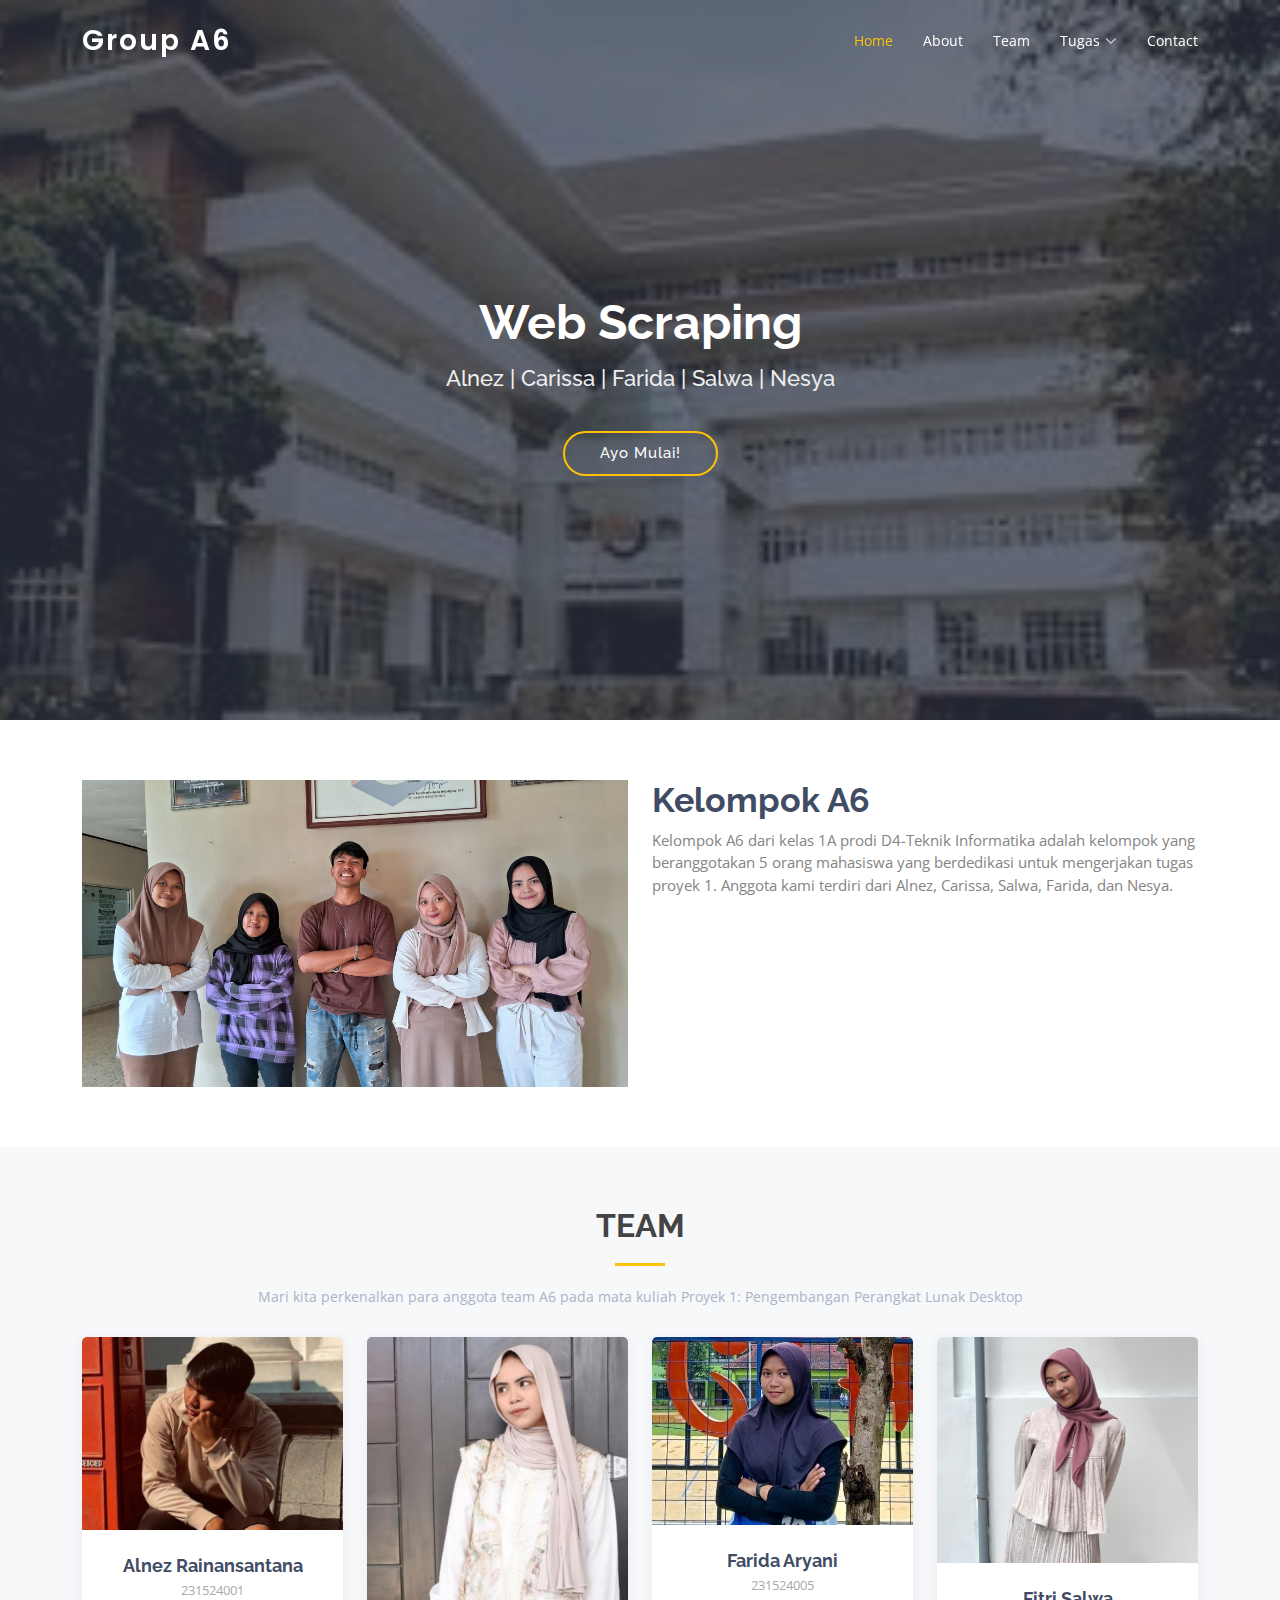
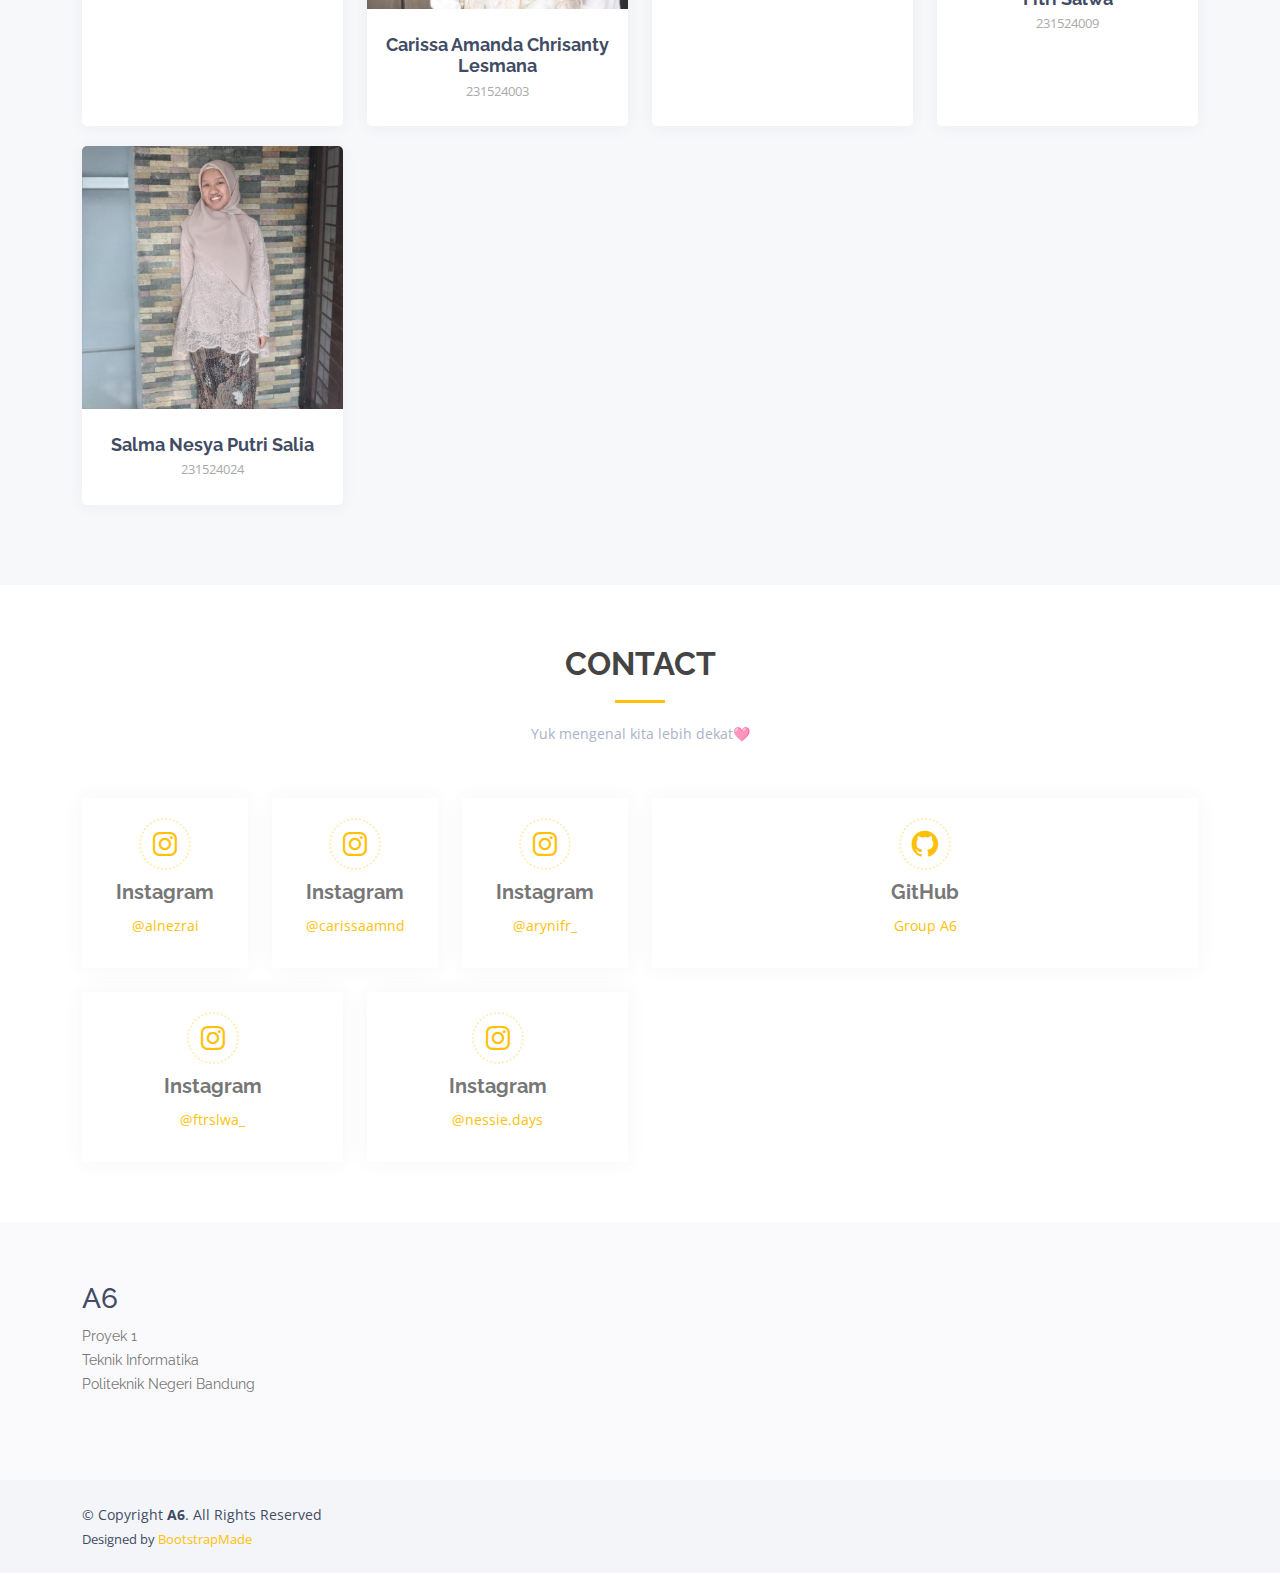
==== commit ec355058: "Update index.html" ====
--- a/index.html
+++ b/index.html
@@ -5,13 +5,9 @@
   <meta charset="utf-8">
   <meta content="width=device-width, initial-scale=1.0" name="viewport">
 
-  <title>Baker Bootstrap Template - Index</title>
+  <title>Group A6</title>
   <meta content="" name="description">
   <meta content="" name="keywords">
-
-  <!-- Favicons -->
-  <link href="assets/img/favicon.png" rel="icon">
-  <link href="assets/img/apple-touch-icon.png" rel="apple-touch-icon">
 
   <!-- Google Fonts -->
   <link href="https://fonts.googleapis.com/css?family=Open+Sans:300,300i,400,400i,600,600i,700,700i|Raleway:300,300i,400,400i,500,500i,600,600i,700,700i|Poppins:300,300i,400,400i,500,500i,600,600i,700,700i" rel="stylesheet">
@@ -49,15 +45,10 @@
         <ul>
           <li><a class="nav-link scrollto active" href="#hero">Home</a></li>
           <li><a class="nav-link scrollto" href="#about">About</a></li>
-          <li><a class="nav-link scrollto" href="#services">Services</a></li>
-          <li><a class="nav-link scrollto " href="#portfolio">Portfolio</a></li>
           <li><a class="nav-link scrollto" href="#team">Team</a></li>
-          <li class="dropdown"><a href="#"><span>Drop Down</span> <i class="bi bi-chevron-down"></i></a>
+          <li class="dropdown"><a href="#"><span>Tugas</span> <i class="bi bi-chevron-down"></i></a>
             <ul>
-              <li><a href="#">Drop Down 1</a></li>
-              <li><a href="#">Drop Down 2</a></li>
-              <li><a href="#">Drop Down 3</a></li>
-              <li><a href="#">Drop Down 4</a></li>
+              <li><a href="scraping.html">DATA SCRAPING II</a></li>
             </ul>
           </li>
           <li><a class="nav-link scrollto" href="#contact">Contact</a></li>
@@ -73,7 +64,7 @@
     <div class="container position-relative">
       <h1>Web Scraping</h1>
       <h2>Alnez | Carissa | Farida | Salwa | Nesya</h2>
-      <a href="#about" class="btn-get-started scrollto">Get Started</a>
+      <a href="#about" class="btn-get-started scrollto">Ayo Mulai!</a>
     </div>
   </section><!-- End Hero -->
 
@@ -91,7 +82,8 @@
           <div class="col-lg-6 pt-4 pt-lg-0">
             <h3>Kelompok A6 </h3>
             <p>
-              Kami adalah kelompok A6 dari kelas 1A prodi D4-Teknik Informatika. Anggota kami terdiri dari Alnez, Carissa, Salwa, Farida, dan Nesya.
+              Kelompok A6 dari kelas 1A prodi D4-Teknik Informatika adalah kelompok yang beranggotakan 5 orang mahasiswa yang berdedikasi untuk mengerjakan tugas proyek 1. 
+              Anggota kami terdiri dari Alnez, Carissa, Salwa, Farida, dan Nesya.
             </p>
               </div>
             </div>
@@ -100,297 +92,6 @@
 
       </div>
     </section><!-- End About Section -->
-
-
-    <!-- ======= Services Section ======= -->
-    <section id="services" class="services">
-      <div class="container">
-
-        <div class="section-title">
-          <h2>Services</h2>
-          <p>Magnam dolores commodi suscipit. Necessitatibus eius consequatur ex aliquid fuga eum quidem. Sit sint consectetur velit. Quisquam quos quisquam cupiditate. Et nemo qui impedit suscipit alias ea. Quia fugiat sit in iste officiis commodi quidem hic quas.</p>
-        </div>
-
-        <div class="row">
-
-          <div class="col-lg-4 col-md-6 d-flex align-items-stretch" data-aos="zoom-in" data-aos-delay="100">
-            <div class="icon-box iconbox-blue">
-              <div class="icon">
-                <i class="bx bxl-dribbble"></i>
-              </div>
-              <h4><a href="">Lorem Ipsum</a></h4>
-              <p>Voluptatum deleniti atque corrupti quos dolores et quas molestias excepturi</p>
-            </div>
-          </div>
-
-          <div class="col-lg-4 col-md-6 d-flex align-items-stretch mt-4 mt-md-0" data-aos="zoom-in" data-aos-delay="200">
-            <div class="icon-box iconbox-orange ">
-              <div class="icon">
-                <i class="bx bx-file"></i>
-              </div>
-              <h4><a href="">Sed Perspiciatis</a></h4>
-              <p>Duis aute irure dolor in reprehenderit in voluptate velit esse cillum dolore</p>
-            </div>
-          </div>
-
-          <div class="col-lg-4 col-md-6 d-flex align-items-stretch mt-4 mt-lg-0" data-aos="zoom-in" data-aos-delay="300">
-            <div class="icon-box iconbox-pink">
-              <div class="icon">
-                <i class="bx bx-tachometer"></i>
-              </div>
-              <h4><a href="">Magni Dolores</a></h4>
-              <p>Excepteur sint occaecat cupidatat non proident, sunt in culpa qui officia</p>
-            </div>
-          </div>
-
-          <div class="col-lg-4 col-md-6 d-flex align-items-stretch mt-4" data-aos="zoom-in" data-aos-delay="100">
-            <div class="icon-box iconbox-yellow">
-              <div class="icon">
-                <i class="bx bx-layer"></i>
-              </div>
-              <h4><a href="">Nemo Enim</a></h4>
-              <p>At vero eos et accusamus et iusto odio dignissimos ducimus qui blanditiis</p>
-            </div>
-          </div>
-
-          <div class="col-lg-4 col-md-6 d-flex align-items-stretch mt-4" data-aos="zoom-in" data-aos-delay="200">
-            <div class="icon-box iconbox-red">
-              <div class="icon">
-                <i class="bx bx-slideshow"></i>
-              </div>
-              <h4><a href="">Dele Cardo</a></h4>
-              <p>Quis consequatur saepe eligendi voluptatem consequatur dolor consequuntur</p>
-            </div>
-          </div>
-
-          <div class="col-lg-4 col-md-6 d-flex align-items-stretch mt-4" data-aos="zoom-in" data-aos-delay="300">
-            <div class="icon-box iconbox-teal">
-              <div class="icon">
-                <i class="bx bx-arch"></i>
-              </div>
-              <h4><a href="">Divera Don</a></h4>
-              <p>Modi nostrum vel laborum. Porro fugit error sit minus sapiente sit aspernatur</p>
-            </div>
-          </div>
-
-        </div>
-
-      </div>
-    </section><!-- End Services Section -->
-
-    <!-- ======= Cta Section ======= -->
-    <section id="cta" class="cta">
-      <div class="container">
-
-        <div class="text-center">
-          <h3>Call To Action</h3>
-          <p> Duis aute irure dolor in reprehenderit in voluptate velit esse cillum dolore eu fugiat nulla pariatur. Excepteur sint occaecat cupidatat non proident, sunt in culpa qui officia deserunt mollit anim id est laborum.</p>
-          <a class="cta-btn" href="#">Call To Action</a>
-        </div>
-
-      </div>
-    </section><!-- End Cta Section -->
-
-    <!-- ======= Testimonials Section ======= -->
-    <section id="testimonials" class="testimonials">
-      <div class="container">
-
-        <div class="section-title">
-          <h2>Testimonials</h2>
-          <p>Magnam dolores commodi suscipit. Necessitatibus eius consequatur ex aliquid fuga eum quidem. Sit sint consectetur velit. Quisquam quos quisquam cupiditate. Et nemo qui impedit suscipit alias ea. Quia fugiat sit in iste officiis commodi quidem hic quas.</p>
-        </div>
-
-        <div class="testimonials-slider swiper" data-aos="fade-up" data-aos-delay="100">
-          <div class="swiper-wrapper">
-
-            <div class="swiper-slide">
-              <div class="testimonial-item">
-                <p>
-                  <i class="bx bxs-quote-alt-left quote-icon-left"></i>
-                  Proin iaculis purus consequat sem cure digni ssim donec porttitora entum suscipit rhoncus. Accusantium quam, ultricies eget id, aliquam eget nibh et. Maecen aliquam, risus at semper.
-                  <i class="bx bxs-quote-alt-right quote-icon-right"></i>
-                </p>
-                <img src="assets/img/testimonials/testimonials-1.jpg" class="testimonial-img" alt="">
-                <h3>Saul Goodman</h3>
-                <h4>Ceo &amp; Founder</h4>
-              </div>
-            </div><!-- End testimonial item -->
-
-            <div class="swiper-slide">
-              <div class="testimonial-item">
-                <p>
-                  <i class="bx bxs-quote-alt-left quote-icon-left"></i>
-                  Export tempor illum tamen malis malis eram quae irure esse labore quem cillum quid cillum eram malis quorum velit fore eram velit sunt aliqua noster fugiat irure amet legam anim culpa.
-                  <i class="bx bxs-quote-alt-right quote-icon-right"></i>
-                </p>
-                <img src="assets/img/testimonials/testimonials-2.jpg" class="testimonial-img" alt="">
-                <h3>Sara Wilsson</h3>
-                <h4>Designer</h4>
-              </div>
-            </div><!-- End testimonial item -->
-
-            <div class="swiper-slide">
-              <div class="testimonial-item">
-                <p>
-                  <i class="bx bxs-quote-alt-left quote-icon-left"></i>
-                  Enim nisi quem export duis labore cillum quae magna enim sint quorum nulla quem veniam duis minim tempor labore quem eram duis noster aute amet eram fore quis sint minim.
-                  <i class="bx bxs-quote-alt-right quote-icon-right"></i>
-                </p>
-                <img src="assets/img/testimonials/testimonials-3.jpg" class="testimonial-img" alt="">
-                <h3>Jena Karlis</h3>
-                <h4>Store Owner</h4>
-              </div>
-            </div><!-- End testimonial item -->
-
-            <div class="swiper-slide">
-              <div class="testimonial-item">
-                <p>
-                  <i class="bx bxs-quote-alt-left quote-icon-left"></i>
-                  Fugiat enim eram quae cillum dolore dolor amet nulla culpa multos export minim fugiat minim velit minim dolor enim duis veniam ipsum anim magna sunt elit fore quem dolore labore illum veniam.
-                  <i class="bx bxs-quote-alt-right quote-icon-right"></i>
-                </p>
-                <img src="assets/img/testimonials/testimonials-4.jpg" class="testimonial-img" alt="">
-                <h3>Matt Brandon</h3>
-                <h4>Freelancer</h4>
-              </div>
-            </div><!-- End testimonial item -->
-
-            <div class="swiper-slide">
-              <div class="testimonial-item">
-                <p>
-                  <i class="bx bxs-quote-alt-left quote-icon-left"></i>
-                  Quis quorum aliqua sint quem legam fore sunt eram irure aliqua veniam tempor noster veniam enim culpa labore duis sunt culpa nulla illum cillum fugiat legam esse veniam culpa fore nisi cillum quid.
-                  <i class="bx bxs-quote-alt-right quote-icon-right"></i>
-                </p>
-                <img src="assets/img/testimonials/testimonials-5.jpg" class="testimonial-img" alt="">
-                <h3>John Larson</h3>
-                <h4>Entrepreneur</h4>
-              </div>
-            </div><!-- End testimonial item -->
-
-          </div>
-          <div class="swiper-pagination"></div>
-        </div>
-
-      </div>
-    </section><!-- End Testimonials Section -->
-
-    <!-- ======= Portfolio Section ======= -->
-    <section id="portfolio" class="portfolio">
-      <div class="container">
-
-        <div class="section-title">
-          <h2>Portfolio</h2>
-          <p>Magnam dolores commodi suscipit. Necessitatibus eius consequatur ex aliquid fuga eum quidem. Sit sint consectetur velit. Quisquam quos quisquam cupiditate. Et nemo qui impedit suscipit alias ea. Quia fugiat sit in iste officiis commodi quidem hic quas.</p>
-        </div>
-
-        <div class="row">
-          <div class="col-lg-12 d-flex justify-content-center">
-            <ul id="portfolio-flters">
-              <li data-filter="*" class="filter-active">All</li>
-              <li data-filter=".filter-app">App</li>
-              <li data-filter=".filter-card">Card</li>
-              <li data-filter=".filter-web">Web</li>
-            </ul>
-          </div>
-        </div>
-
-        <div class="row portfolio-container">
-
-          <div class="col-lg-4 col-md-6 portfolio-item filter-app">
-            <img src="assets/img/portfolio/portfolio-1.jpg" class="img-fluid" alt="">
-            <div class="portfolio-info">
-              <h4>App 1</h4>
-              <p>App</p>
-              <a href="assets/img/portfolio/portfolio-1.jpg" data-gallery="portfolioGallery" class="portfolio-lightbox preview-link" title="App 1"><i class="bx bx-plus"></i></a>
-              <a href="portfolio-details.html" data-gallery="portfolioDetailsGallery" data-glightbox="type: external" class="portfolio-details-lightbox details-link" title="Portfolio Details"><i class="bx bx-link"></i></a>
-            </div>
-          </div>
-
-          <div class="col-lg-4 col-md-6 portfolio-item filter-web">
-            <img src="assets/img/portfolio/portfolio-2.jpg" class="img-fluid" alt="">
-            <div class="portfolio-info">
-              <h4>Web 3</h4>
-              <p>Web</p>
-              <a href="assets/img/portfolio/portfolio-2.jpg" data-gallery="portfolioGallery" class="portfolio-lightbox preview-link" title="Web 3"><i class="bx bx-plus"></i></a>
-              <a href="portfolio-details.html" data-gallery="portfolioDetailsGallery" data-glightbox="type: external" class="portfolio-details-lightbox details-link" title="Portfolio Details"><i class="bx bx-link"></i></a>
-            </div>
-          </div>
-
-          <div class="col-lg-4 col-md-6 portfolio-item filter-app">
-            <img src="assets/img/portfolio/portfolio-3.jpg" class="img-fluid" alt="">
-            <div class="portfolio-info">
-              <h4>App 2</h4>
-              <p>App</p>
-              <a href="assets/img/portfolio/portfolio-3.jpg" data-gallery="portfolioGallery" class="portfolio-lightbox preview-link" title="App 2"><i class="bx bx-plus"></i></a>
-              <a href="portfolio-details.html" data-gallery="portfolioDetailsGallery" data-glightbox="type: external" class="portfolio-details-lightbox details-link" title="Portfolio Details"><i class="bx bx-link"></i></a>
-            </div>
-          </div>
-
-          <div class="col-lg-4 col-md-6 portfolio-item filter-card">
-            <img src="assets/img/portfolio/portfolio-4.jpg" class="img-fluid" alt="">
-            <div class="portfolio-info">
-              <h4>Card 2</h4>
-              <p>Card</p>
-              <a href="assets/img/portfolio/portfolio-4.jpg" data-gallery="portfolioGallery" class="portfolio-lightbox preview-link" title="Card 2"><i class="bx bx-plus"></i></a>
-              <a href="portfolio-details.html" data-gallery="portfolioDetailsGallery" data-glightbox="type: external" class="portfolio-details-lightbox details-link" title="Portfolio Details"><i class="bx bx-link"></i></a>
-            </div>
-          </div>
-
-          <div class="col-lg-4 col-md-6 portfolio-item filter-web">
-            <img src="assets/img/portfolio/portfolio-5.jpg" class="img-fluid" alt="">
-            <div class="portfolio-info">
-              <h4>Web 2</h4>
-              <p>Web</p>
-              <a href="assets/img/portfolio/portfolio-5.jpg" data-gallery="portfolioGallery" class="portfolio-lightbox preview-link" title="Web 2"><i class="bx bx-plus"></i></a>
-              <a href="portfolio-details.html" data-gallery="portfolioDetailsGallery" data-glightbox="type: external" class="portfolio-details-lightbox details-link" title="Portfolio Details"><i class="bx bx-link"></i></a>
-            </div>
-          </div>
-
-          <div class="col-lg-4 col-md-6 portfolio-item filter-app">
-            <img src="assets/img/portfolio/portfolio-6.jpg" class="img-fluid" alt="">
-            <div class="portfolio-info">
-              <h4>App 3</h4>
-              <p>App</p>
-              <a href="assets/img/portfolio/portfolio-6.jpg" data-gallery="portfolioGallery" class="portfolio-lightbox preview-link" title="App 3"><i class="bx bx-plus"></i></a>
-              <a href="portfolio-details.html" data-gallery="portfolioDetailsGallery" data-glightbox="type: external" class="portfolio-details-lightbox details-link" title="Portfolio Details"><i class="bx bx-link"></i></a>
-            </div>
-          </div>
-
-          <div class="col-lg-4 col-md-6 portfolio-item filter-card">
-            <img src="assets/img/portfolio/portfolio-7.jpg" class="img-fluid" alt="">
-            <div class="portfolio-info">
-              <h4>Card 1</h4>
-              <p>Card</p>
-              <a href="assets/img/portfolio/portfolio-7.jpg" data-gallery="portfolioGallery" class="portfolio-lightbox preview-link" title="Card 1"><i class="bx bx-plus"></i></a>
-              <a href="portfolio-details.html" data-gallery="portfolioDetailsGallery" data-glightbox="type: external" class="portfolio-details-lightbox details-link" title="Portfolio Details"><i class="bx bx-link"></i></a>
-            </div>
-          </div>
-
-          <div class="col-lg-4 col-md-6 portfolio-item filter-card">
-            <img src="assets/img/portfolio/portfolio-8.jpg" class="img-fluid" alt="">
-            <div class="portfolio-info">
-              <h4>Card 3</h4>
-              <p>Card</p>
-              <a href="assets/img/portfolio/portfolio-8.jpg" data-gallery="portfolioGallery" class="portfolio-lightbox preview-link" title="Card 3"><i class="bx bx-plus"></i></a>
-              <a href="portfolio-details.html" data-gallery="portfolioDetailsGallery" data-glightbox="type: external" class="portfolio-details-lightbox details-link" title="Portfolio Details"><i class="bx bx-link"></i></a>
-            </div>
-          </div>
-
-          <div class="col-lg-4 col-md-6 portfolio-item filter-web">
-            <img src="assets/img/portfolio/portfolio-9.jpg" class="img-fluid" alt="">
-            <div class="portfolio-info">
-              <h4>Web 3</h4>
-              <p>Web</p>
-              <a href="assets/img/portfolio/portfolio-9.jpg" data-gallery="portfolioGallery" class="portfolio-lightbox preview-link" title="Web 3"><i class="bx bx-plus"></i></a>
-              <a href="portfolio-details.html" data-gallery="portfolioDetailsGallery" data-glightbox="type: external" class="portfolio-details-lightbox details-link" title="Portfolio Details"><i class="bx bx-link"></i></a>
-            </div>
-          </div>
-
-        </div>
-
-      </div>
-    </section><!-- End Portfolio Section -->
 
     <!-- ======= Team Section ======= -->
     <section id="team" class="team section-bg">
@@ -398,20 +99,17 @@
 
         <div class="section-title">
           <h2>Team</h2>
-          <p>Magnam dolores commodi suscipit. Necessitatibus eius consequatur ex aliquid fuga eum quidem. Sit sint consectetur velit. Quisquam quos quisquam cupiditate. Et nemo qui impedit suscipit alias ea. Quia fugiat sit in iste officiis commodi quidem hic quas.</p>
-        </div>
-
-        <div class="row">
-
-          <div class="col-lg-3 col-md-6 d-flex align-items-stretch">
-            <div class="member">
-              <div class="member-img">
-                <img src="assets/img/team/team-1.jpg" class="img-fluid" alt="">
-                <div class="social">
-                  <a href=""><i class="bi bi-twitter"></i></a>
-                  <a href=""><i class="bi bi-facebook"></i></a>
-                  <a href=""><i class="bi bi-instagram"></i></a>
-                  <a href=""><i class="bi bi-linkedin"></i></a>
+          <p>Mari kita perkenalkan para anggota team A6 pada mata kuliah Proyek 1: Pengembangan Perangkat Lunak Desktop</p>
+        </div>
+
+        <div class="row">
+
+          <div class="col-lg-3 col-md-6 d-flex align-items-stretch">
+            <div class="member">
+              <div class="member-img">
+                <img src="assets/img/team/team-1.png" class="img-fluid" alt="">
+                <div class="social">
+                  <a href="https://www.instagram.com/alnezrai/"><i class="bi bi-instagram"></i></a>
                 </div>
               </div>
               <div class="member-info">
@@ -424,12 +122,9 @@
           <div class="col-lg-3 col-md-6 d-flex align-items-stretch">
             <div class="member">
               <div class="member-img">
-                <img src="assets/img/team/team-2.jpg" class="img-fluid" alt="">
-                <div class="social">
-                  <a href=""><i class="bi bi-twitter"></i></a>
-                  <a href=""><i class="bi bi-facebook"></i></a>
-                  <a href=""><i class="bi bi-instagram"></i></a>
-                  <a href=""><i class="bi bi-linkedin"></i></a>
+                <img src="assets/img/team/team-2.png" class="img-fluid" alt="">
+                <div class="social">
+                  <a href="https://www.instagram.com/carissaamnd/"><i class="bi bi-instagram"></i></a>
                 </div>
               </div>
               <div class="member-info">
@@ -445,10 +140,7 @@
               <div class="member-img">
                 <img src="assets/img/team/team-3.jpg" class="img-fluid" alt="">
                 <div class="social">
-                  <a href=""><i class="bi bi-twitter"></i></a>
-                  <a href=""><i class="bi bi-facebook"></i></a>
-                  <a href=""><i class="bi bi-instagram"></i></a>
-                  <a href=""><i class="bi bi-linkedin"></i></a>
+                  <a href="https://www.instagram.com/arynifr_/"><i class="bi bi-instagram"></i></a>
                 </div>
               </div>
               <div class="member-info">
@@ -463,10 +155,7 @@
               <div class="member-img">
                 <img src="assets/img/team/team-4.jpg" class="img-fluid" alt="">
                 <div class="social">
-                  <a href=""><i class="bi bi-twitter"></i></a>
-                  <a href=""><i class="bi bi-facebook"></i></a>
-                  <a href=""><i class="bi bi-instagram"></i></a>
-                  <a href=""><i class="bi bi-linkedin"></i></a>
+                  <a href="https://www.instagram.com/ftrslwa_/"><i class="bi bi-instagram"></i></a>
                 </div>
               </div>
               <div class="member-info">
@@ -479,12 +168,9 @@
           <div class="col-lg-3 col-md-6 d-flex align-items-stretch">
             <div class="member">
               <div class="member-img">
-                <img src="assets/img/team/team-4.jpg" class="img-fluid" alt="">
-                <div class="social">
-                  <a href=""><i class="bi bi-twitter"></i></a>
-                  <a href=""><i class="bi bi-facebook"></i></a>
-                  <a href=""><i class="bi bi-instagram"></i></a>
-                  <a href=""><i class="bi bi-linkedin"></i></a>
+                <img src="assets/img/team/team-5.jpg" class="img-fluid" alt="">
+                <div class="social">
+                  <a href="https://www.instagram.com/nessie.days/"><i class="bi bi-instagram"></i></a>
                 </div>
               </div>
               <div class="member-info">
@@ -498,69 +184,6 @@
 
       </div>
     </section><!-- End Team Section -->
-
-
-    <!-- ======= Frequently Asked Questions Section ======= -->
-    <section id="faq" class="faq section-bg">
-      <div class="container">
-
-        <div class="section-title">
-          <h2>Frequently Asked Questions</h2>
-          <p>Magnam dolores commodi suscipit. Necessitatibus eius consequatur ex aliquid fuga eum quidem. Sit sint consectetur velit. Quisquam quos quisquam cupiditate. Et nemo qui impedit suscipit alias ea. Quia fugiat sit in iste officiis commodi quidem hic quas.</p>
-        </div>
-
-        <div class="faq-list">
-          <ul>
-            <li data-aos="fade-up">
-              <i class="bx bx-help-circle icon-help"></i> <a data-bs-toggle="collapse" class="collapse" data-bs-target="#faq-list-1">Non consectetur a erat nam at lectus urna duis? <i class="bx bx-chevron-down icon-show"></i><i class="bx bx-chevron-up icon-close"></i></a>
-              <div id="faq-list-1" class="collapse show" data-bs-parent=".faq-list">
-                <p>
-                  Feugiat pretium nibh ipsum consequat. Tempus iaculis urna id volutpat lacus laoreet non curabitur gravida. Venenatis lectus magna fringilla urna porttitor rhoncus dolor purus non.
-                </p>
-              </div>
-            </li>
-
-            <li data-aos="fade-up" data-aos-delay="100">
-              <i class="bx bx-help-circle icon-help"></i> <a data-bs-toggle="collapse" data-bs-target="#faq-list-2" class="collapsed">Feugiat scelerisque varius morbi enim nunc? <i class="bx bx-chevron-down icon-show"></i><i class="bx bx-chevron-up icon-close"></i></a>
-              <div id="faq-list-2" class="collapse" data-bs-parent=".faq-list">
-                <p>
-                  Dolor sit amet consectetur adipiscing elit pellentesque habitant morbi. Id interdum velit laoreet id donec ultrices. Fringilla phasellus faucibus scelerisque eleifend donec pretium. Est pellentesque elit ullamcorper dignissim. Mauris ultrices eros in cursus turpis massa tincidunt dui.
-                </p>
-              </div>
-            </li>
-
-            <li data-aos="fade-up" data-aos-delay="200">
-              <i class="bx bx-help-circle icon-help"></i> <a data-bs-toggle="collapse" data-bs-target="#faq-list-3" class="collapsed">Dolor sit amet consectetur adipiscing elit? <i class="bx bx-chevron-down icon-show"></i><i class="bx bx-chevron-up icon-close"></i></a>
-              <div id="faq-list-3" class="collapse" data-bs-parent=".faq-list">
-                <p>
-                  Eleifend mi in nulla posuere sollicitudin aliquam ultrices sagittis orci. Faucibus pulvinar elementum integer enim. Sem nulla pharetra diam sit amet nisl suscipit. Rutrum tellus pellentesque eu tincidunt. Lectus urna duis convallis convallis tellus. Urna molestie at elementum eu facilisis sed odio morbi quis
-                </p>
-              </div>
-            </li>
-
-            <li data-aos="fade-up" data-aos-delay="300">
-              <i class="bx bx-help-circle icon-help"></i> <a data-bs-toggle="collapse" data-bs-target="#faq-list-4" class="collapsed">Tempus quam pellentesque nec nam aliquam sem et tortor consequat? <i class="bx bx-chevron-down icon-show"></i><i class="bx bx-chevron-up icon-close"></i></a>
-              <div id="faq-list-4" class="collapse" data-bs-parent=".faq-list">
-                <p>
-                  Molestie a iaculis at erat pellentesque adipiscing commodo. Dignissim suspendisse in est ante in. Nunc vel risus commodo viverra maecenas accumsan. Sit amet nisl suscipit adipiscing bibendum est. Purus gravida quis blandit turpis cursus in.
-                </p>
-              </div>
-            </li>
-
-            <li data-aos="fade-up" data-aos-delay="400">
-              <i class="bx bx-help-circle icon-help"></i> <a data-bs-toggle="collapse" data-bs-target="#faq-list-5" class="collapsed">Tortor vitae purus faucibus ornare. Varius vel pharetra vel turpis nunc eget lorem dolor? <i class="bx bx-chevron-down icon-show"></i><i class="bx bx-chevron-up icon-close"></i></a>
-              <div id="faq-list-5" class="collapse" data-bs-parent=".faq-list">
-                <p>
-                  Laoreet sit amet cursus sit amet dictum sit amet justo. Mauris vitae ultricies leo integer malesuada nunc vel. Tincidunt eget nullam non nisi est sit amet. Turpis nunc eget lorem dolor sed. Ut venenatis tellus in metus vulputate eu scelerisque.
-                </p>
-              </div>
-            </li>
-
-          </ul>
-        </div>
-
-      </div>
-    </section><!-- End Frequently Asked Questions Section -->
 
     <!-- ======= Contact Section ======= -->
 <section id="contact" class="contact">
@@ -636,17 +259,6 @@
         </div>
       </div>
 
-      <!-- Email Menu -->
-      <div class="row">
-        <div class="col-md-12">
-          <div class="info-box mt-4">
-            <i class="bx bx-envelope"></i>
-            <h3>Email</h3>
-            <p>example@example.com</p>
-          </div>
-        </div>
-      </div>
-
     </div>
   </div>
 </section>
@@ -662,45 +274,17 @@
         <div class="row">
 
           <div class="col-lg-3 col-md-6 footer-contact">
-            <h3>Baker</h3>
+            <h3>A6</h3>
             <p>
-              A108 Adam Street <br>
-              New York, NY 535022<br>
-              United States <br><br>
-              <strong>Phone:</strong> +1 5589 55488 55<br>
-              <strong>Email:</strong> info@example.com<br>
+              Proyek 1 <br>
+              Teknik Informatika<br>
+              Politeknik Negeri Bandung<br><br>
             </p>
           </div>
 
           <div class="col-lg-2 col-md-6 footer-links">
-            <h4>Useful Links</h4>
-            <ul>
-              <li><i class="bx bx-chevron-right"></i> <a href="#">Home</a></li>
-              <li><i class="bx bx-chevron-right"></i> <a href="#">About us</a></li>
-              <li><i class="bx bx-chevron-right"></i> <a href="#">Services</a></li>
-              <li><i class="bx bx-chevron-right"></i> <a href="#">Terms of service</a></li>
-              <li><i class="bx bx-chevron-right"></i> <a href="#">Privacy policy</a></li>
-            </ul>
-          </div>
-
-          <div class="col-lg-3 col-md-6 footer-links">
-            <h4>Our Services</h4>
-            <ul>
-              <li><i class="bx bx-chevron-right"></i> <a href="#">Web Design</a></li>
-              <li><i class="bx bx-chevron-right"></i> <a href="#">Web Development</a></li>
-              <li><i class="bx bx-chevron-right"></i> <a href="#">Product Management</a></li>
-              <li><i class="bx bx-chevron-right"></i> <a href="#">Marketing</a></li>
-              <li><i class="bx bx-chevron-right"></i> <a href="#">Graphic Design</a></li>
-            </ul>
-          </div>
-
-          <div class="col-lg-4 col-md-6 footer-newsletter">
-            <h4>Join Our Newsletter</h4>
-            <p>Tamen quem nulla quae legam multos aute sint culpa legam noster magna</p>
-            <form action="" method="post">
-              <input type="email" name="email"><input type="submit" value="Subscribe">
-            </form>
-          </div>
+          </div>
+
 
         </div>
       </div>
@@ -710,7 +294,7 @@
 
       <div class="me-md-auto text-center text-md-start">
         <div class="copyright">
-          &copy; Copyright <strong><span>Baker</span></strong>. All Rights Reserved
+          &copy; Copyright <strong><span>A6</span></strong>. All Rights Reserved
         </div>
         <div class="credits">
           <!-- All the links in the footer should remain intact. -->
@@ -719,13 +303,6 @@
           <!-- Purchase the pro version with working PHP/AJAX contact form: https://bootstrapmade.com/baker-free-onepage-bootstrap-theme/ -->
           Designed by <a href="https://bootstrapmade.com/">BootstrapMade</a>
         </div>
-      </div>
-      <div class="social-links text-center text-md-right pt-3 pt-md-0">
-        <a href="#" class="twitter"><i class="bx bxl-twitter"></i></a>
-        <a href="#" class="facebook"><i class="bx bxl-facebook"></i></a>
-        <a href="#" class="instagram"><i class="bx bxl-instagram"></i></a>
-        <a href="#" class="google-plus"><i class="bx bxl-skype"></i></a>
-        <a href="#" class="linkedin"><i class="bx bxl-linkedin"></i></a>
       </div>
     </div>
   </footer><!-- End Footer -->
